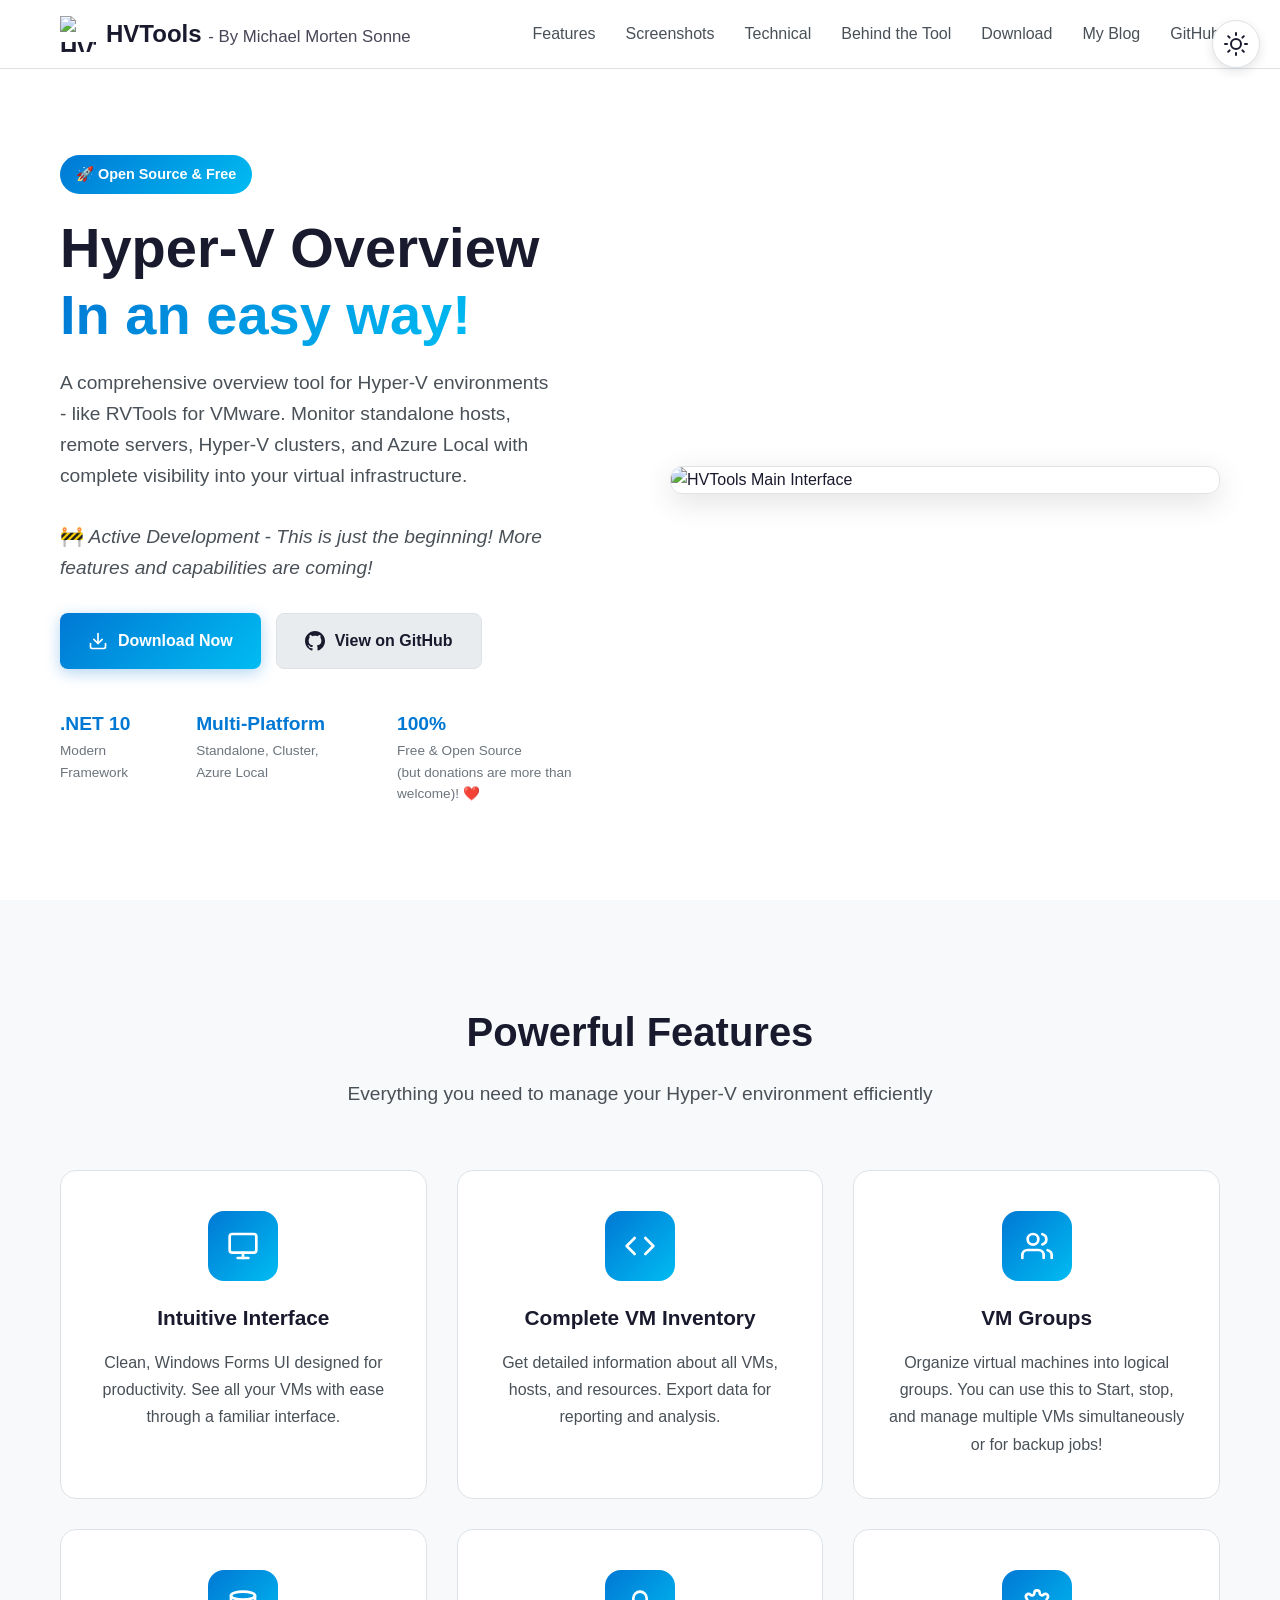
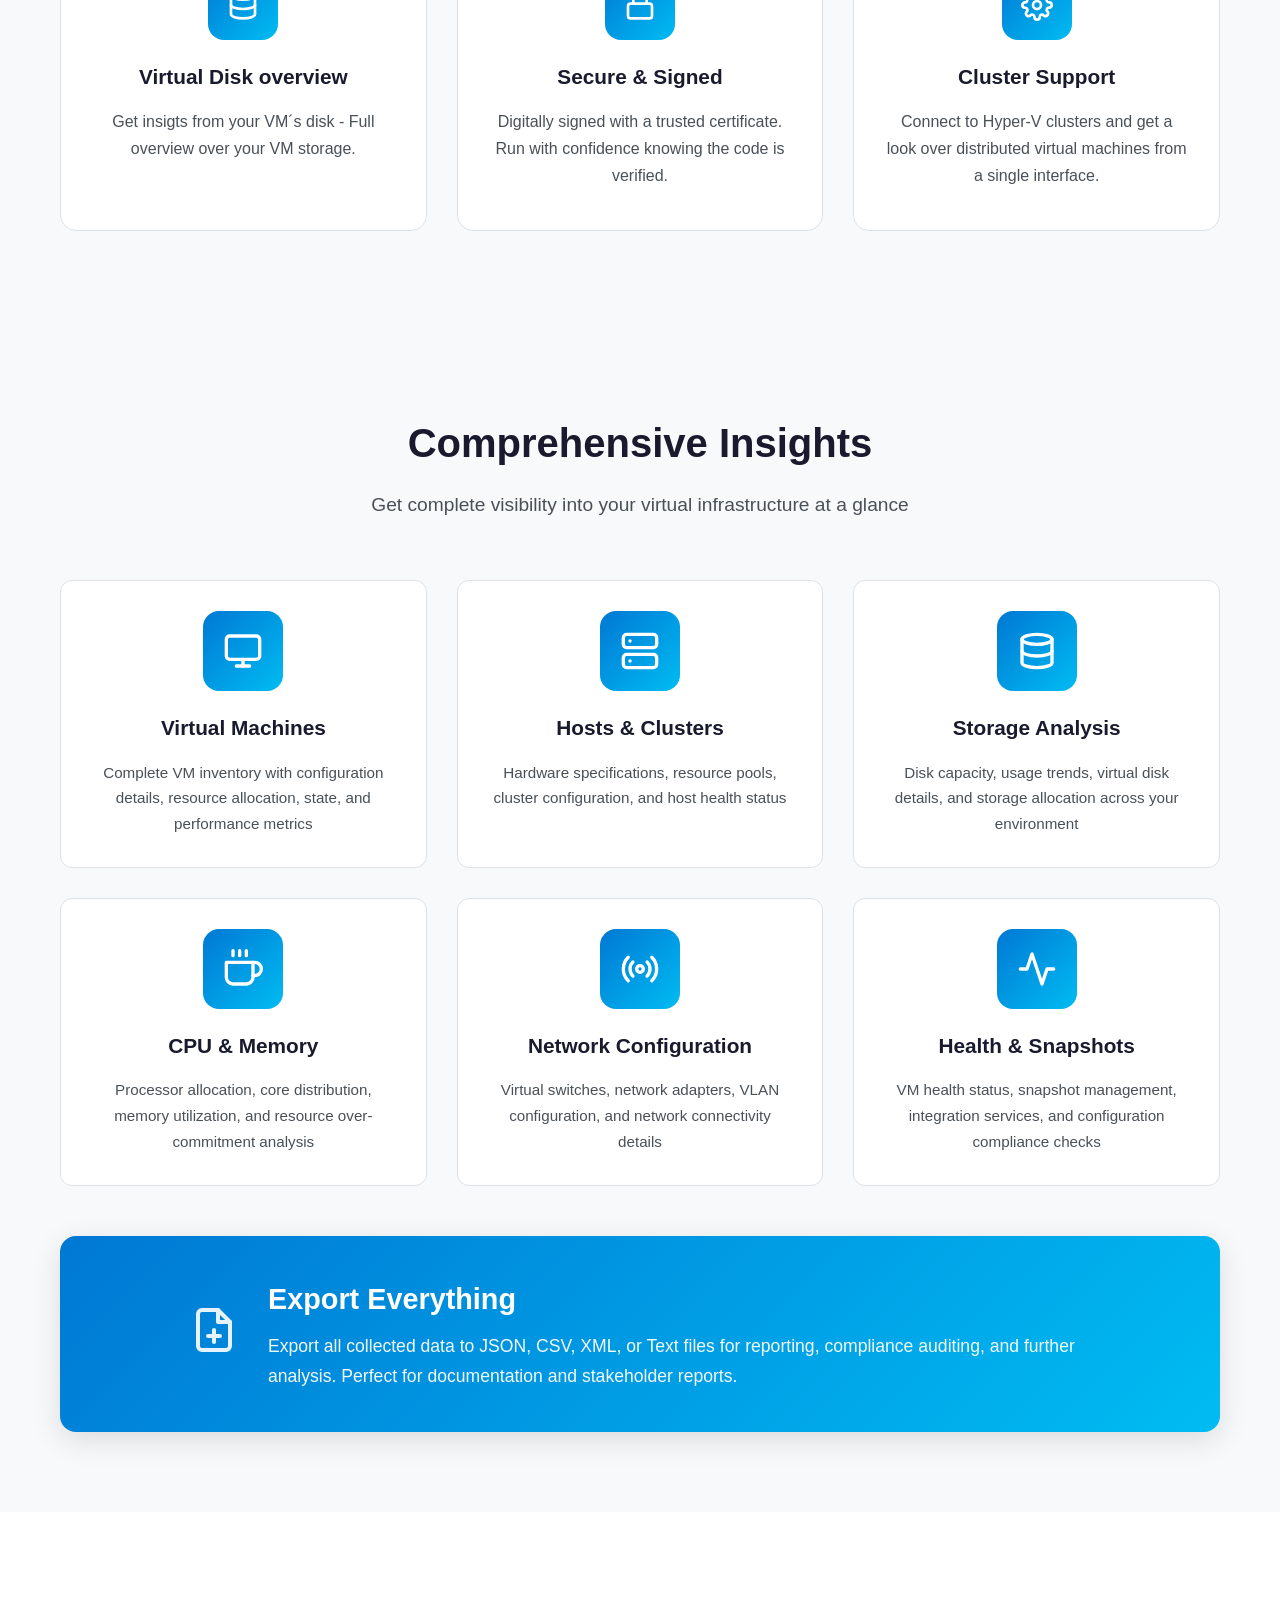
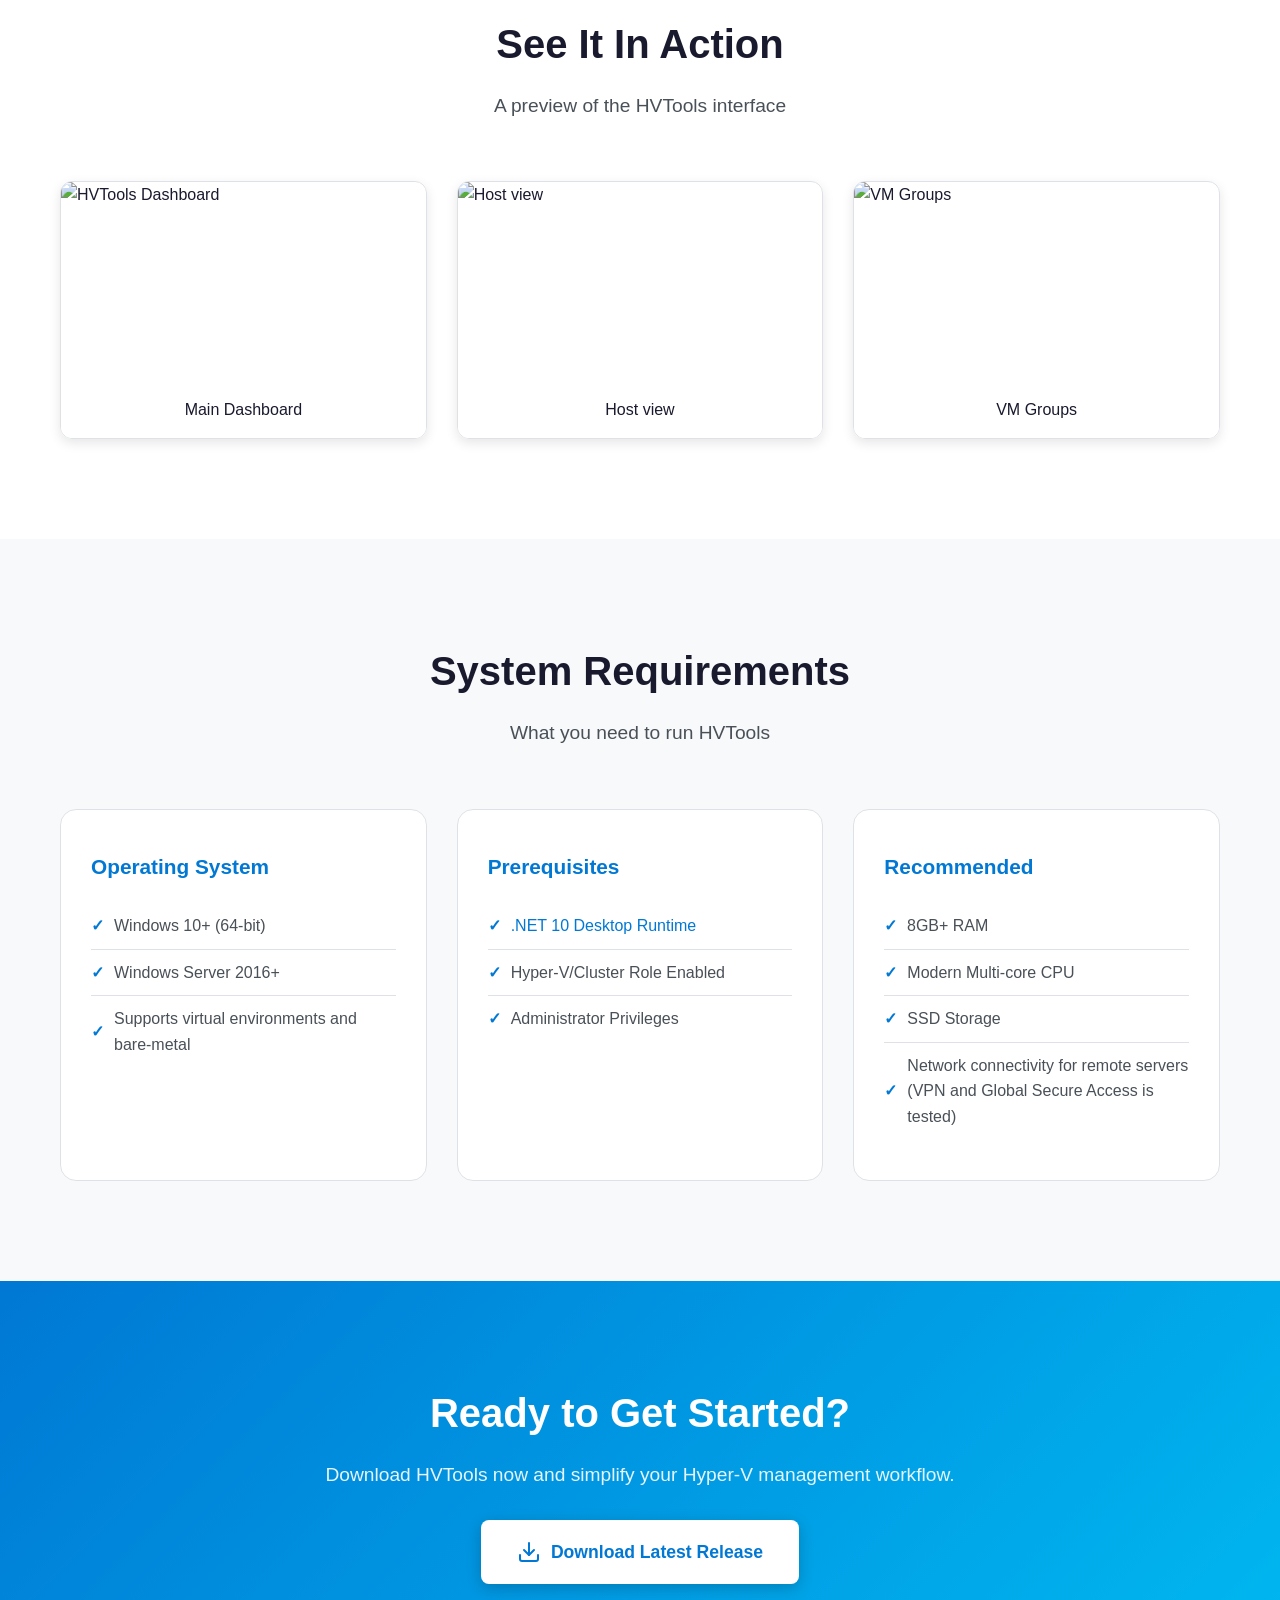
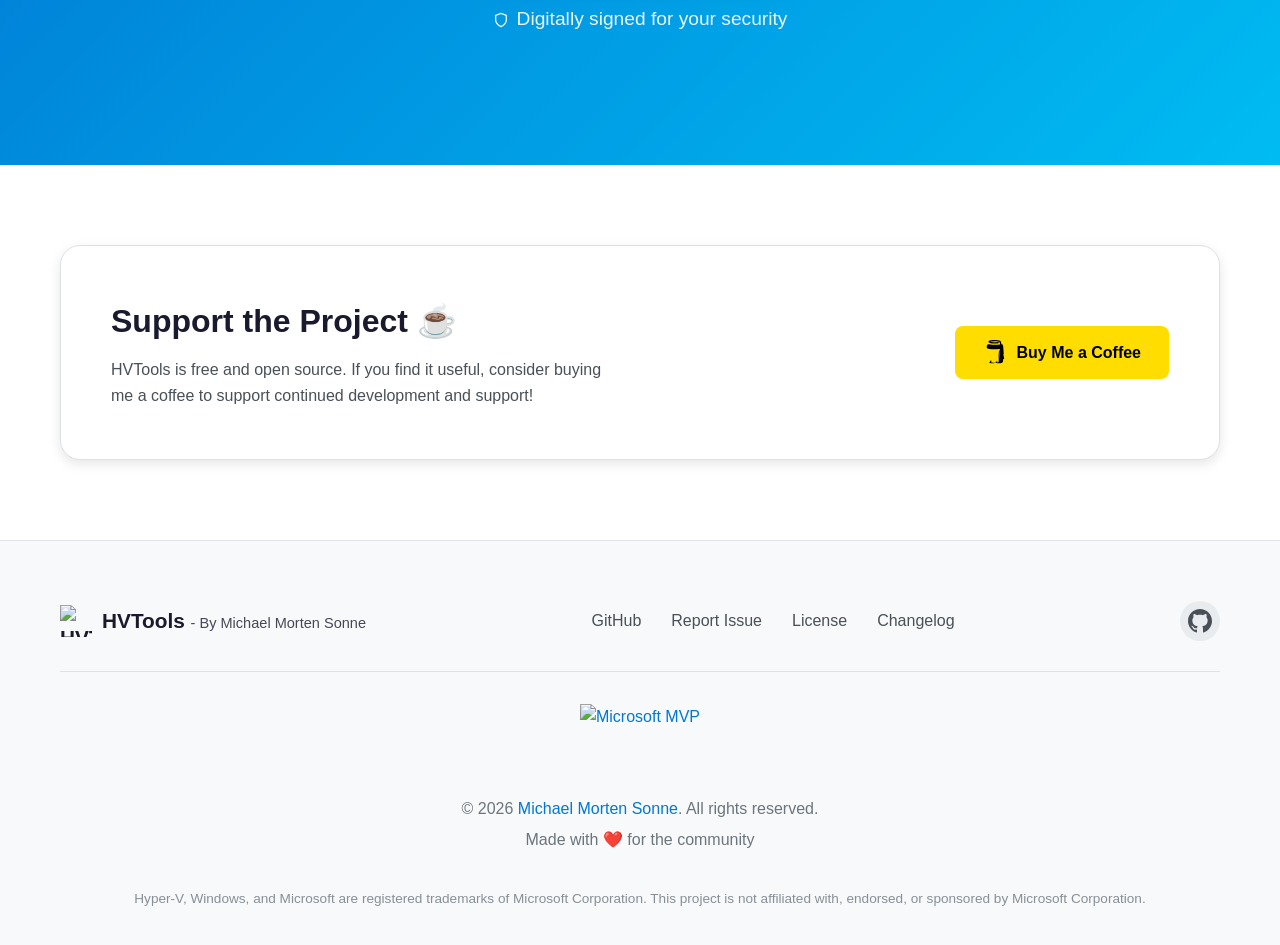
==== landingpage/index.html @ 759e4713 "Update text size" ====
<!DOCTYPE html>
<html lang="en">
<head>
    <meta charset="UTF-8">
    <meta name="viewport" content="width=device-width, initial-scale=1.0">
    <meta name="description" content="HVTools - A powerful and intuitive Hyper-V overview tool for Windows. Simplify your virtual machine operations.">
    <meta name="keywords" content="Hyper-V, VM, Virtual Machine, Windows, Management, HVTools">
    <meta name="author" content="Michael Morten Sonne">
    <meta name="theme-color" content="#0078d4">
    
    <!-- Open Graph -->
    <meta property="og:title" content="HVTools - Hyper-V overview - Easy Overview">
    <meta property="og:description" content="A powerful and intuitive Hyper-V overview tool for Windows.">
    <meta property="og:type" content="website">
    <meta property="og:url" content="https://hvtools.app">
    <meta property="og:image" content="assets/images/og-image.png">
    
    <title>HVTools - Hyper-V overview - Easy Overview</title>
    
    <link rel="icon" href="assets/images/favicon.ico" type="image/x-icon">
    <link rel="stylesheet" href="assets/css/style.css">
</head>
<body>
    <!-- Theme Toggle -->
    <button class="theme-toggle" id="themeToggle" aria-label="Toggle dark mode">
        <svg class="sun-icon" xmlns="http://www.w3.org/2000/svg" width="24" height="24" viewBox="0 0 24 24" fill="none" stroke="currentColor" stroke-width="2" stroke-linecap="round" stroke-linejoin="round">
            <circle cx="12" cy="12" r="5"></circle>
            <line x1="12" y1="1" x2="12" y2="3"></line>
            <line x1="12" y1="21" x2="12" y2="23"></line>
            <line x1="4.22" y1="4.22" x2="5.64" y2="5.64"></line>
            <line x1="18.36" y1="18.36" x2="19.78" y2="19.78"></line>
            <line x1="1" y1="12" x2="3" y2="12"></line>
            <line x1="21" y1="12" x2="23" y2="12"></line>
            <line x1="4.22" y1="19.78" x2="5.64" y2="18.36"></line>
            <line x1="18.36" y1="5.64" x2="19.78" y2="4.22"></line>
        </svg>
        <svg class="moon-icon" xmlns="http://www.w3.org/2000/svg" width="24" height="24" viewBox="0 0 24 24" fill="none" stroke="currentColor" stroke-width="2" stroke-linecap="round" stroke-linejoin="round">
            <path d="M21 12.79A9 9 0 1 1 11.21 3 7 7 0 0 0 21 12.79z"></path>
        </svg>
    </button>

    <!-- Navigation -->
    <nav class="navbar">
        <div class="nav-container">
            <a href="#" class="nav-logo">
                <img src="assets/images/logo.png" alt="HVTools Logo" class="logo-img">
                <span>HVTools <small class="brand-author">- By Michael Morten Sonne</small></span>
            </a>
            <ul class="nav-menu">
                <li><a href="#features">Features</a></li>
                <li><a href="#screenshots">Screenshots</a></li>
                <li><a href="technical.html">Technical</a></li>
                <li><a href="behind-the-tool.html">Behind the Tool</a></li>
                <li><a href="#download">Download</a></li>
                <li><a href="https://blog.sonnes.cloud" target="_blank" rel="noopener">My Blog</a></li>
                <li><a href="https://github.com/michaelmsonne/HVTools" target="_blank" rel="noopener">GitHub</a></li>
            </ul>
            <button class="nav-toggle" id="navToggle" aria-label="Toggle navigation">
                <span></span>
                <span></span>
                <span></span>
            </button>
        </div>
    </nav>

    <!-- Hero Section -->
    <header class="hero">
        <div class="hero-content">
            <div class="hero-badge">🚀 Open Source & Free</div>
            <h1>Hyper-V Overview<br><span class="gradient-text">In an easy way!</span></h1>
            <p class="hero-description">
                A comprehensive overview tool for Hyper-V environments - like RVTools for VMware. 
                Monitor standalone hosts, remote servers, Hyper-V clusters, and Azure Local with complete visibility into your virtual infrastructure.
                <br><br>
                🚧<em> Active Development - This is just the beginning! More features and capabilities are coming!</em>
            </p>
            <div class="hero-buttons">
                <a href="https://github.com/michaelmsonne/HVTools/releases/latest" class="btn btn-primary" target="_blank" rel="noopener">
                    <svg xmlns="http://www.w3.org/2000/svg" width="20" height="20" viewBox="0 0 24 24" fill="none" stroke="currentColor" stroke-width="2" stroke-linecap="round" stroke-linejoin="round">
                        <path d="M21 15v4a2 2 0 0 1-2 2H5a2 2 0 0 1-2-2v-4"></path>
                        <polyline points="7 10 12 15 17 10"></polyline>
                        <line x1="12" y1="15" x2="12" y2="3"></line>
                    </svg>
                    Download Now
                </a>
                <a href="https://github.com/michaelmsonne/HVTools" class="btn btn-secondary" target="_blank" rel="noopener">
                    <svg xmlns="http://www.w3.org/2000/svg" width="20" height="20" viewBox="0 0 24 24" fill="currentColor">
                        <path d="M12 0c-6.626 0-12 5.373-12 12 0 5.302 3.438 9.8 8.207 11.387.599.111.793-.261.793-.577v-2.234c-3.338.726-4.033-1.416-4.033-1.416-.546-1.387-1.333-1.756-1.333-1.756-1.089-.745.083-.729.083-.729 1.205.084 1.839 1.237 1.839 1.237 1.07 1.834 2.807 1.304 3.492.997.107-.775.418-1.305.762-1.604-2.665-.305-5.467-1.334-5.467-5.931 0-1.311.469-2.381 1.236-3.221-.124-.303-.535-1.524.117-3.176 0 0 1.008-.322 3.301 1.23.957-.266 1.983-.399 3.003-.404 1.02.005 2.047.138 3.006.404 2.291-1.552 3.297-1.23 3.297-1.23.653 1.653.242 2.874.118 3.176.77.84 1.235 1.911 1.235 3.221 0 4.609-2.807 5.624-5.479 5.921.43.372.823 1.102.823 2.222v3.293c0 .319.192.694.801.576 4.765-1.589 8.199-6.086 8.199-11.386 0-6.627-5.373-12-12-12z"/>
                    </svg>
                    View on GitHub
                </a>
            </div>
            <div class="hero-stats">
                <div class="stat">
                    <span class="stat-value">.NET 10</span>
                    <span class="stat-label">Modern Framework</span>
                </div>
                <div class="stat">
                    <span class="stat-value">Multi-Platform</span>
                    <span class="stat-label">Standalone, Cluster, Azure Local</span>
                </div>
                <div class="stat">
                    <span class="stat-value">100%</span>
                    <span class="stat-label">Free & Open Source<br>(but donations are more than welcome)! ❤️</span>
                </div>
            </div>
        </div>
        <div class="hero-image">
            <div class="hero-image-wrapper">
                <img src="assets/images/screenshot-dashboard.png" alt="HVTools Main Interface" class="clickable-image" loading="lazy">
            </div>
        </div>
    </header>

    <!-- Features Section -->
    <section id="features" class="features">
        <div class="container">
            <div class="section-header">
                <h2>Powerful Features</h2>
                <p>Everything you need to manage your Hyper-V environment efficiently</p>
            </div>
            <div class="features-grid">
                <div class="feature-card">
                    <div class="feature-icon">
                        <svg xmlns="http://www.w3.org/2000/svg" width="32" height="32" viewBox="0 0 24 24" fill="none" stroke="currentColor" stroke-width="2" stroke-linecap="round" stroke-linejoin="round">
                            <rect x="2" y="3" width="20" height="14" rx="2" ry="2"></rect>
                            <line x1="8" y1="21" x2="16" y2="21"></line>
                            <line x1="12" y1="17" x2="12" y2="21"></line>
                        </svg>
                    </div>
                    <h3>Intuitive Interface</h3>
                    <p>Clean, Windows Forms UI designed for productivity. See all your VMs with ease through a familiar interface.</p>
                </div>
                <div class="feature-card">
                    <div class="feature-icon">
                        <svg xmlns="http://www.w3.org/2000/svg" width="32" height="32" viewBox="0 0 24 24" fill="none" stroke="currentColor" stroke-width="2" stroke-linecap="round" stroke-linejoin="round">
                            <polyline points="16 18 22 12 16 6"></polyline>
                            <polyline points="8 6 2 12 8 18"></polyline>
                        </svg>
                    </div>
                    <h3>Complete VM Inventory</h3>
                    <p>Get detailed information about all VMs, hosts, and resources. Export data for reporting and analysis.</p>
                </div>
                <div class="feature-card">
                    <div class="feature-icon">
                        <svg xmlns="http://www.w3.org/2000/svg" width="32" height="32" viewBox="0 0 24 24" fill="none" stroke="currentColor" stroke-width="2" stroke-linecap="round" stroke-linejoin="round">
                            <path d="M17 21v-2a4 4 0 0 0-4-4H5a4 4 0 0 0-4 4v2"></path>
                            <circle cx="9" cy="7" r="4"></circle>
                            <path d="M23 21v-2a4 4 0 0 0-3-3.87"></path>
                            <path d="M16 3.13a4 4 0 0 1 0 7.75"></path>
                        </svg>
                    </div>
                    <h3>VM Groups</h3>
                    <p>Organize virtual machines into logical groups. You can use this to Start, stop, and manage multiple VMs simultaneously or for backup jobs!</p>
                </div>
                <div class="feature-card">
                    <div class="feature-icon">
                        <svg xmlns="http://www.w3.org/2000/svg" width="32" height="32" viewBox="0 0 24 24" fill="none" stroke="currentColor" stroke-width="2" stroke-linecap="round" stroke-linejoin="round">
                            <ellipse cx="12" cy="5" rx="9" ry="3"></ellipse>
                            <path d="M21 12c0 1.66-4 3-9 3s-9-1.34-9-3"></path>
                            <path d="M3 5v14c0 1.66 4 3 9 3s9-1.34 9-3V5"></path>
                        </svg>
                    </div>
                    <h3>Virtual Disk overview</h3>
                    <p>Get insigts from your VM´s disk - Full overview over your VM storage.</p>
                </div>
                <div class="feature-card">
                    <div class="feature-icon">
                        <svg xmlns="http://www.w3.org/2000/svg" width="32" height="32" viewBox="0 0 24 24" fill="none" stroke="currentColor" stroke-width="2" stroke-linecap="round" stroke-linejoin="round">
                            <rect x="3" y="11" width="18" height="11" rx="2" ry="2"></rect>
                            <path d="M7 11V7a5 5 0 0 1 10 0v4"></path>
                        </svg>
                    </div>
                    <h3>Secure & Signed</h3>
                    <p>Digitally signed with a trusted certificate. Run with confidence knowing the code is verified.</p>
                </div>
                <div class="feature-card">
                    <div class="feature-icon">
                        <svg xmlns="http://www.w3.org/2000/svg" width="32" height="32" viewBox="0 0 24 24" fill="none" stroke="currentColor" stroke-width="2" stroke-linecap="round" stroke-linejoin="round">
                            <circle cx="12" cy="12" r="3"></circle>
                            <path d="M19.4 15a1.65 1.65 0 0 0 .33 1.82l.06.06a2 2 0 0 1 0 2.83 2 2 0 0 1-2.83 0l-.06-.06a1.65 1.65 0 0 0-1.82-.33 1.65 1.65 0 0 0-1 1.51V21a2 2 0 0 1-2 2 2 2 0 0 1-2-2v-.09A1.65 1.65 0 0 0 9 19.4a1.65 1.65 0 0 0-1.82.33l-.06.06a2 2 0 0 1-2.83 0 2 2 0 0 1 0-2.83l.06-.06a1.65 1.65 0 0 0 .33-1.82 1.65 1.65 0 0 0-1.51-1H3a2 2 0 0 1-2-2 2 2 0 0 1 2-2h.09A1.65 1.65 0 0 0 4.6 9a1.65 1.65 0 0 0-.33-1.82l-.06-.06a2 2 0 0 1 0-2.83 2 2 0 0 1 2.83 0l.06.06a1.65 1.65 0 0 0 1.82.33H9a1.65 1.65 0 0 0 1-1.51V3a2 2 0 0 1 2-2 2 2 0 0 1 2 2v.09a1.65 1.65 0 0 0 1 1.51 1.65 1.65 0 0 0 1.82-.33l.06-.06a2 2 0 0 1 2.83 0 2 2 0 0 1 0 2.83l-.06.06a1.65 1.65 0 0 0-.33 1.82V9a1.65 1.65 0 0 0 1.51 1H21a2 2 0 0 1 2 2 2 2 0 0 1-2 2h-.09a1.65 1.65 0 0 0-1.51 1z"></path>
                        </svg>
                    </div>
                    <h3>Cluster Support</h3>
                    <p>Connect to Hyper-V clusters and get a look over distributed virtual machines from a single interface.</p>
                </div>
            </div>
        </div>
    </section>

    <!-- Data Insights Section -->
    <section class="data-insights">
        <div class="container">
            <div class="section-header">
                <h2>Comprehensive Insights</h2>
                <p>Get complete visibility into your virtual infrastructure at a glance</p>
            </div>
            <div class="insights-grid">
                <div class="insight-card">
                    <div class="insight-icon">
                        <svg xmlns="http://www.w3.org/2000/svg" width="40" height="40" viewBox="0 0 24 24" fill="none" stroke="currentColor" stroke-width="2" stroke-linecap="round" stroke-linejoin="round">
                            <rect x="2" y="3" width="20" height="14" rx="2" ry="2"></rect>
                            <line x1="8" y1="21" x2="16" y2="21"></line>
                            <line x1="12" y1="17" x2="12" y2="21"></line>
                        </svg>
                    </div>
                    <h3>Virtual Machines</h3>
                    <p>Complete VM inventory with configuration details, resource allocation, state, and performance metrics</p>
                </div>
                <div class="insight-card">
                    <div class="insight-icon">
                        <svg xmlns="http://www.w3.org/2000/svg" width="40" height="40" viewBox="0 0 24 24" fill="none" stroke="currentColor" stroke-width="2" stroke-linecap="round" stroke-linejoin="round">
                            <rect x="2" y="2" width="20" height="8" rx="2" ry="2"></rect>
                            <rect x="2" y="14" width="20" height="8" rx="2" ry="2"></rect>
                            <line x1="6" y1="6" x2="6.01" y2="6"></line>
                            <line x1="6" y1="18" x2="6.01" y2="18"></line>
                        </svg>
                    </div>
                    <h3>Hosts & Clusters</h3>
                    <p>Hardware specifications, resource pools, cluster configuration, and host health status</p>
                </div>
                <div class="insight-card">
                    <div class="insight-icon">
                        <svg xmlns="http://www.w3.org/2000/svg" width="40" height="40" viewBox="0 0 24 24" fill="none" stroke="currentColor" stroke-width="2" stroke-linecap="round" stroke-linejoin="round">
                            <ellipse cx="12" cy="5" rx="9" ry="3"></ellipse>
                            <path d="M21 12c0 1.66-4 3-9 3s-9-1.34-9-3"></path>
                            <path d="M3 5v14c0 1.66 4 3 9 3s9-1.34 9-3V5"></path>
                        </svg>
                    </div>
                    <h3>Storage Analysis</h3>
                    <p>Disk capacity, usage trends, virtual disk details, and storage allocation across your environment</p>
                </div>
                <div class="insight-card">
                    <div class="insight-icon">
                        <svg xmlns="http://www.w3.org/2000/svg" width="40" height="40" viewBox="0 0 24 24" fill="none" stroke="currentColor" stroke-width="2" stroke-linecap="round" stroke-linejoin="round">
                            <path d="M18 8h1a4 4 0 0 1 0 8h-1"></path>
                            <path d="M2 8h16v9a4 4 0 0 1-4 4H6a4 4 0 0 1-4-4V8z"></path>
                            <line x1="6" y1="1" x2="6" y2="4"></line>
                            <line x1="10" y1="1" x2="10" y2="4"></line>
                            <line x1="14" y1="1" x2="14" y2="4"></line>
                        </svg>
                    </div>
                    <h3>CPU & Memory</h3>
                    <p>Processor allocation, core distribution, memory utilization, and resource over-commitment analysis</p>
                </div>
                <div class="insight-card">
                    <div class="insight-icon">
                        <svg xmlns="http://www.w3.org/2000/svg" width="40" height="40" viewBox="0 0 24 24" fill="none" stroke="currentColor" stroke-width="2" stroke-linecap="round" stroke-linejoin="round">
                            <circle cx="12" cy="12" r="2"></circle>
                            <path d="M16.24 7.76a6 6 0 0 1 0 8.49m-8.48-.01a6 6 0 0 1 0-8.49m11.31-2.82a10 10 0 0 1 0 14.14m-14.14 0a10 10 0 0 1 0-14.14"></path>
                        </svg>
                    </div>
                    <h3>Network Configuration</h3>
                    <p>Virtual switches, network adapters, VLAN configuration, and network connectivity details</p>
                </div>
                <div class="insight-card">
                    <div class="insight-icon">
                        <svg xmlns="http://www.w3.org/2000/svg" width="40" height="40" viewBox="0 0 24 24" fill="none" stroke="currentColor" stroke-width="2" stroke-linecap="round" stroke-linejoin="round">
                            <polyline points="22 12 18 12 15 21 9 3 6 12 2 12"></polyline>
                        </svg>
                    </div>
                    <h3>Health & Snapshots</h3>
                    <p>VM health status, snapshot management, integration services, and configuration compliance checks</p>
                </div>
            </div>
            <div class="export-info">
                <div class="export-content">
                    <div class="export-icon">
                        <svg xmlns="http://www.w3.org/2000/svg" width="48" height="48" viewBox="0 0 24 24" fill="none" stroke="currentColor" stroke-width="2" stroke-linecap="round" stroke-linejoin="round">
                            <path d="M14 2H6a2 2 0 0 0-2 2v16a2 2 0 0 0 2 2h12a2 2 0 0 0 2-2V8z"></path>
                            <polyline points="14 2 14 8 20 8"></polyline>
                            <line x1="12" y1="18" x2="12" y2="12"></line>
                            <line x1="9" y1="15" x2="15" y2="15"></line>
                        </svg>
                    </div>
                    <div class="export-text">
                        <h3>Export Everything</h3>
                        <p>Export all collected data to JSON, CSV, XML, or Text files for reporting, compliance auditing, and further analysis. Perfect for documentation and stakeholder reports.</p>
                    </div>
                </div>
            </div>
        </div>
    </section>

    <!-- Screenshots Section -->
    <section id="screenshots" class="screenshots">
        <div class="container">
            <div class="section-header">
                <h2>See It In Action</h2>
                <p>A preview of the HVTools interface</p>
            </div>
            <div class="screenshots-gallery">
                <div class="screenshot-item">
                    <img src="assets/images/screenshot-dashboard.png" alt="HVTools Dashboard" class="clickable-image" loading="lazy">
                    <span class="screenshot-caption">Main Dashboard</span>
                </div>
                <div class="screenshot-item">
                    <img src="assets/images/screenshot-host-view.png" alt="Host view" class="clickable-image" loading="lazy">
                    <span class="screenshot-caption">Host view</span>
                </div>
                <div class="screenshot-item">
                    <img src="assets/images/screenshot-vm-groups.png" alt="VM Groups" class="clickable-image" loading="lazy">
                    <span class="screenshot-caption">VM Groups</span>
                </div>
            </div>
        </div>
    </section>

    <!-- Requirements Section -->
    <section id="requirements" class="requirements">
        <div class="container">
            <div class="section-header">
                <h2>System Requirements</h2>
                <p>What you need to run HVTools</p>
            </div>
            <div class="requirements-grid">
                <div class="requirement-card">
                    <h3>Operating System</h3>
                    <ul>
                        <li>Windows 10+ (64-bit)</li>
                        <li>Windows Server 2016+</li>
                        <li>Supports virtual environments and bare-metal</li>
                    </ul>
                </div>
                <div class="requirement-card">
                    <h3>Prerequisites</h3>
                    <ul>
                        <li><a href="https://dotnet.microsoft.com/en-us/download/dotnet/thank-you/runtime-desktop-10.0.2-windows-x64-installer?cid=getdotnetcore" target="_blank" rel="noopener">.NET 10 Desktop Runtime</a></li>
                        <li>Hyper-V/Cluster Role Enabled</li>
                        <li>Administrator Privileges</li>
                    </ul>
                </div>
                <div class="requirement-card">
                    <h3>Recommended</h3>
                    <ul>
                        <li>8GB+ RAM</li>
                        <li>Modern Multi-core CPU</li>
                        <li>SSD Storage</li>
                        <li>Network connectivity for remote servers (VPN and Global Secure Access is tested)</li>
                    </ul>
                </div>
            </div>
        </div>
    </section>

    <!-- Download Section -->
    <section id="download" class="download">
        <div class="container">
            <div class="download-content">
                <h2>Ready to Get Started?</h2>
                <p>Download HVTools now and simplify your Hyper-V management workflow.</p>
                <div class="download-buttons">
                    <a href="https://github.com/michaelmsonne/HVTools/releases/latest" class="btn btn-primary btn-large" target="_blank" rel="noopener">
                        <svg xmlns="http://www.w3.org/2000/svg" width="24" height="24" viewBox="0 0 24 24" fill="none" stroke="currentColor" stroke-width="2" stroke-linecap="round" stroke-linejoin="round">
                            <path d="M21 15v4a2 2 0 0 1-2 2H5a2 2 0 0 1-2-2v-4"></path>
                            <polyline points="7 10 12 15 17 10"></polyline>
                            <line x1="12" y1="15" x2="12" y2="3"></line>
                        </svg>
                        Download Latest Release
                    </a>
                </div>
                <p class="download-note">
                    <svg xmlns="http://www.w3.org/2000/svg" width="16" height="16" viewBox="0 0 24 24" fill="none" stroke="currentColor" stroke-width="2" stroke-linecap="round" stroke-linejoin="round">
                        <path d="M12 22s8-4 8-10V5l-8-3-8 3v7c0 6 8 10 8 10z"></path>
                    </svg>
                    Digitally signed for your security
                </p>
            </div>
        </div>
    </section>

    <!-- Support Section -->
    <section class="support">
        <div class="container">
            <div class="support-content">
                <div class="support-text">
                    <h2>Support the Project ☕</h2>
                    <p>HVTools is free and open source. If you find it useful, consider buying me a coffee to support continued development and support!</p>
                </div>
                <a href="https://www.buymeacoffee.com/sonnes" class="btn btn-coffee" target="_blank" rel="noopener">
                    <svg xmlns="http://www.w3.org/2000/svg" width="24" height="24" viewBox="0 0 24 24" fill="currentColor">
                        <path d="M20.216 6.415l-.132-.666c-.119-.598-.388-1.163-1.001-1.379-.197-.069-.42-.098-.57-.241-.152-.143-.196-.366-.231-.572-.065-.378-.125-.756-.192-1.133-.057-.325-.102-.69-.25-.987-.195-.4-.597-.634-.996-.788a5.723 5.723 0 00-.626-.194c-1-.263-2.05-.36-3.077-.416a25.834 25.834 0 00-3.7.062c-.915.083-1.88.184-2.75.5-.318.116-.646.256-.888.501-.297.302-.393.77-.177 1.146.154.267.415.456.692.58.36.162.737.284 1.123.366 1.075.238 2.189.331 3.287.37 1.218.05 2.437.01 3.65-.118.299-.033.598-.073.896-.119.352-.054.578-.513.474-.834-.124-.383-.457-.531-.834-.473-.466.074-.96.108-1.382.146-1.177.08-2.358.082-3.536.006a22.228 22.228 0 01-1.157-.107c-.086-.01-.18-.025-.258-.036-.243-.036-.484-.08-.724-.13-.111-.027-.111-.185 0-.212h.005c.277-.06.557-.108.838-.147h.002c.131-.009.263-.032.394-.048a25.076 25.076 0 013.426-.12c.674.019 1.347.067 2.017.144l.228.031c.267.04.533.088.798.145.392.085.895.113 1.07.542.055.137.08.288.111.431l.319 1.484a.237.237 0 01-.199.284h-.003c-.037.006-.075.01-.112.015a36.704 36.704 0 01-4.743.295 37.059 37.059 0 01-4.699-.304c-.14-.017-.293-.042-.417-.06-.326-.048-.649-.108-.973-.161-.393-.065-.768-.032-1.123.161-.29.16-.527.404-.675.701-.154.316-.199.66-.267 1-.069.34-.176.707-.135 1.056.087.753.613 1.365 1.37 1.502a39.69 39.69 0 0011.343.376.483.483 0 01.535.53l-.071.697-1.018 9.907c-.041.41-.047.832-.125 1.237-.122.637-.553 1.028-1.182 1.171-.577.131-1.165.185-1.756.205-.656.023-1.313-.001-1.969-.039a16.423 16.423 0 01-1.904-.191 6.99 6.99 0 01-.49-.098c-.333-.074-.367-.129-.267-.465.038-.128.082-.256.12-.384l.116-.377a.519.519 0 00-.364-.634c-.386-.11-.767.086-.897.461l-.026.084-.319 1.03a.535.535 0 01-.374.353c-.156.044-.304.074-.465.113a.107.107 0 00-.081.101.11.11 0 00.088.106c.154.04.3.101.463.136.37.08.746.14 1.122.182 1.052.117 2.112.15 3.168.112.613-.021 1.226-.063 1.83-.16.89-.145 1.655-.559 2.09-1.374.251-.47.334-1 .395-1.52l.143-1.391.702-6.836.046-.454.041-.402c.008-.068.015-.135.022-.202l.017-.163.003-.032a.337.337 0 01.335-.3c.203 0 .368.165.368.369v.011c-.001.008-.001.015-.002.022l-.004.03c-.02.137-.036.273-.057.41l-.081.519c-.074.477-.149.952-.223 1.429l-.248 1.576c-.129.83-.258 1.659-.391 2.489l-.138.84c-.079.471-.156.943-.238 1.414l-.076.433c-.039.226-.082.451-.123.676l-.046.25-.001.007c-.025.127-.061.292-.119.409-.177.354-.426.527-.837.47a10.08 10.08 0 01-.672-.148l-.164-.042a.466.466 0 00-.586.3c-.117.346.041.71.379.867.146.067.303.125.458.178.422.143.86.222 1.298.285.52.076 1.04.111 1.562.109.636-.004 1.267-.074 1.883-.224.564-.139 1.04-.422 1.344-.933.214-.358.329-.764.387-1.172.068-.493.1-1.003.088-1.5a.481.481 0 01.407-.502c.185-.027.379-.039.52-.188a.49.49 0 00.134-.41l-.011-.089-.247-1.146-.316-1.469c-.067-.31-.127-.622-.198-.931l-.046-.202a.482.482 0 01.41-.59z"/>
                    </svg>
                    Buy Me a Coffee
                </a>
            </div>
        </div>
    </section>

    <!-- Footer -->
    <footer class="footer">
        <div class="container">
            <div class="footer-content">
                <div class="footer-brand">
                    <img src="assets/images/logo.png" alt="HVTools Logo" class="footer-logo">
                    <span>HVTools <small class="brand-author">- By Michael Morten Sonne</small></span>
                </div>
                <div class="footer-links">
                    <a href="https://github.com/michaelmsonne/HVTools" target="_blank" rel="noopener">GitHub</a>
                    <a href="https://github.com/michaelmsonne/HVTools/issues" target="_blank" rel="noopener">Report Issue</a>
                    <a href="https://github.com/michaelmsonne/HVTools/blob/main/LICENSE.md" target="_blank" rel="noopener">License</a>
                    <a href="https://github.com/michaelmsonne/HVTools/blob/main/CHANGELOG.md" target="_blank" rel="noopener">Changelog</a>
                </div>
                <div class="footer-social">
                    <a href="https://github.com/michaelmsonne" target="_blank" rel="noopener" aria-label="GitHub">
                        <svg xmlns="http://www.w3.org/2000/svg" width="24" height="24" viewBox="0 0 24 24" fill="currentColor">
                            <path d="M12 0c-6.626 0-12 5.373-12 12 0 5.302 3.438 9.8 8.207 11.387.599.111.793-.261.793-.577v-2.234c-3.338.726-4.033-1.416-4.033-1.416-.546-1.387-1.333-1.756-1.333-1.756-1.089-.745.083-.729.083-.729 1.205.084 1.839 1.237 1.839 1.237 1.07 1.834 2.807 1.304 3.492.997.107-.775.418-1.305.762-1.604-2.665-.305-5.467-1.334-5.467-5.931 0-1.311.469-2.381 1.236-3.221-.124-.303-.535-1.524.117-3.176 0 0 1.008-.322 3.301 1.23.957-.266 1.983-.399 3.003-.404 1.02.005 2.047.138 3.006.404 2.291-1.552 3.297-1.23 3.297-1.23.653 1.653.242 2.874.118 3.176.77.84 1.235 1.911 1.235 3.221 0 4.609-2.807 5.624-5.479 5.921.43.372.823 1.102.823 2.222v3.293c0 .319.192.694.801.576 4.765-1.589 8.199-6.086 8.199-11.386 0-6.627-5.373-12-12-12z"/>
                        </svg>
                    </a>
                </div>
            </div>
            <div class="footer-mvp">
                <a href="https://mvp.microsoft.com/en-US/mvp/profile/b6a5bd91-5ebd-4c84-8965-023a95273093?wt.mc_id=MVP_353010" target="_blank" rel="noopener">
                    <img src="assets/images/mvp-badge.png" alt="Microsoft MVP" width="300" height="121" style="max-width: 100%; height: auto;">
                </a>
            </div>
            <div class="footer-bottom">
                <p>&copy; 2026 <a href="https://github.com/michaelmsonne" target="_blank" rel="noopener">Michael Morten Sonne</a>. All rights reserved.</p>
                <p>Made with ❤️ for the community</p><br>
                <p class="trademark-notice">Hyper-V, Windows, and Microsoft are registered trademarks of Microsoft Corporation. This project is not affiliated with, endorsed, or sponsored by Microsoft Corporation.</p>
            </div>
        </div>
    </footer>

    <!-- Image Modal -->
    <div id="imageModal" class="image-modal">
        <span class="modal-close">&times;</span>
        <img class="modal-content" id="modalImage" alt="Screenshot">
        <div class="modal-caption" id="modalCaption"></div>
    </div>

    <script src="assets/js/main.js"></script>
    <script data-name="BMC-Widget" data-cfasync="false" src="https://cdnjs.buymeacoffee.com/1.0.0/widget.prod.min.js" data-id="sonnes" data-description="Support me on Buy me a coffee!" data-message="Your support helps keep my tools and development going strong! Every contribution, no matter the size, fuels new features, bug fixes, and improvements ❤️" data-color="#5F7FFF" data-position="Right" data-x_margin="18" data-y_margin="18"></script>
</body>
</html>
---- landingpage/assets/css/style.css ----
/* ===== CSS Variables for Light/Dark Theme ===== */
:root {
    /* Light Theme (Default) */
    --bg-primary: #ffffff;
    --bg-secondary: #f8f9fa;
    --bg-tertiary: #e9ecef;
    --text-primary: #1a1a2e;
    --text-secondary: #495057;
    --text-muted: #6c757d;
    --accent-primary: #0078d4;
    --accent-secondary: #00bcf2;
    --accent-gradient: linear-gradient(135deg, #0078d4 0%, #00bcf2 100%);
    --border-color: #dee2e6;
    --shadow-sm: 0 2px 4px rgba(0, 0, 0, 0.05);
    --shadow-md: 0 4px 12px rgba(0, 0, 0, 0.1);
    --shadow-lg: 0 8px 30px rgba(0, 0, 0, 0.12);
    --card-bg: #ffffff;
    --code-bg: #f4f4f4;
    --navbar-bg: rgba(255, 255, 255, 0.95);
    --coffee-color: #ffdd00;
    --coffee-text: #000000;
}

[data-theme="dark"] {
    /* Dark Theme */
    --bg-primary: #0d1117;
    --bg-secondary: #161b22;
    --bg-tertiary: #21262d;
    --text-primary: #f0f6fc;
    --text-secondary: #c9d1d9;
    --text-muted: #8b949e;
    --accent-primary: #58a6ff;
    --accent-secondary: #79c0ff;
    --accent-gradient: linear-gradient(135deg, #58a6ff 0%, #79c0ff 100%);
    --border-color: #30363d;
    --shadow-sm: 0 2px 4px rgba(0, 0, 0, 0.3);
    --shadow-md: 0 4px 12px rgba(0, 0, 0, 0.4);
    --shadow-lg: 0 8px 30px rgba(0, 0, 0, 0.5);
    --card-bg: #161b22;
    --code-bg: #21262d;
    --navbar-bg: rgba(13, 17, 23, 0.95);
    --coffee-color: #ffdd00;
    --coffee-text: #000000;
}

/* ===== Reset & Base Styles ===== */
*, *::before, *::after {
    margin: 0;
    padding: 0;
    box-sizing: border-box;
}

html {
    scroll-behavior: smooth;
}

body {
    font-family: 'Segoe UI', -apple-system, BlinkMacSystemFont, 'Roboto', 'Oxygen', 'Ubuntu', sans-serif;
    line-height: 1.6;
    color: var(--text-primary);
    background-color: var(--bg-primary);
    transition: background-color 0.3s ease, color 0.3s ease;
}

a {
    color: var(--accent-primary);
    text-decoration: none;
    transition: color 0.2s ease;
}

a:hover {
    color: var(--accent-secondary);
}

img {
    max-width: 100%;
    height: auto;
}

.container {
    max-width: 1200px;
    margin: 0 auto;
    padding: 0 20px;
}

/* ===== Theme Toggle Button ===== */
.theme-toggle {
    position: fixed;
    top: 20px;
    right: 20px;
    z-index: 1001;
    background: var(--card-bg);
    border: 1px solid var(--border-color);
    border-radius: 50%;
    width: 48px;
    height: 48px;
    cursor: pointer;
    display: flex;
    align-items: center;
    justify-content: center;
    box-shadow: var(--shadow-md);
    transition: all 0.3s ease;
}

.theme-toggle:hover {
    transform: scale(1.1);
    box-shadow: var(--shadow-lg);
}

.theme-toggle svg {
    width: 24px;
    height: 24px;
    color: var(--text-primary);
    transition: transform 0.3s ease;
}

.theme-toggle .sun-icon {
    display: block;
}

.theme-toggle .moon-icon {
    display: none;
}

[data-theme="dark"] .theme-toggle .sun-icon {
    display: none;
}

[data-theme="dark"] .theme-toggle .moon-icon {
    display: block;
}

/* ===== Navigation ===== */
.navbar {
    position: fixed;
    top: 0;
    left: 0;
    right: 0;
    z-index: 1000;
    background: var(--navbar-bg);
    backdrop-filter: blur(10px);
    border-bottom: 1px solid var(--border-color);
    padding: 15px 0;
    transition: all 0.3s ease;
}

.nav-container {
    max-width: 1200px;
    margin: 0 auto;
    padding: 0 20px;
    display: flex;
    justify-content: space-between;
    align-items: center;
}

.nav-logo {
    display: flex;
    align-items: center;
    gap: 10px;
    font-size: 1.5em;
    font-weight: 700;
    color: var(--text-primary);
}

.nav-logo:hover {
    color: var(--text-primary);
}

.logo-img {
    width: 36px;
    height: 36px;
}

.nav-menu {
    display: flex;
    list-style: none;
    gap: 30px;
}

.nav-menu a {
    color: var(--text-secondary);
    font-weight: 500;
    padding: 8px 0;
    position: relative;
}

.nav-menu a::after {
    content: '';
    position: absolute;
    bottom: 0;
    left: 0;
    width: 0;
    height: 2px;
    background: var(--accent-gradient);
    transition: width 0.3s ease;
}

.nav-menu a:hover {
    color: var(--accent-primary);
}

.nav-menu a:hover::after {
    width: 100%;
}

.nav-toggle {
    display: none;
    flex-direction: column;
    gap: 5px;
    background: none;
    border: none;
    cursor: pointer;
    padding: 5px;
}

.nav-toggle span {
    width: 25px;
    height: 3px;
    background: var(--text-primary);
    border-radius: 3px;
    transition: all 0.3s ease;
}

/* ===== Hero Section ===== */
.hero {
    min-height: 100vh;
    padding: 120px 20px 60px;
    display: grid;
    grid-template-columns: 1fr 1fr;
    gap: 60px;
    align-items: center;
    max-width: 1200px;
    margin: 0 auto;
}

.hero-badge {
    display: inline-block;
    background: var(--accent-gradient);
    color: white;
    padding: 8px 16px;
    border-radius: 50px;
    font-size: 0.9em;
    font-weight: 600;
    margin-bottom: 20px;
}

.hero h1 {
    font-size: 3.5em;
    font-weight: 700;
    line-height: 1.2;
    margin-bottom: 20px;
}

.gradient-text {
    background: var(--accent-gradient);
    -webkit-background-clip: text;
    -webkit-text-fill-color: transparent;
    background-clip: text;
}

.hero-description {
    font-size: 1.2em;
    color: var(--text-secondary);
    margin-bottom: 30px;
    max-width: 500px;
}

.hero-buttons {
    display: flex;
    gap: 15px;
    flex-wrap: wrap;
    margin-bottom: 40px;
}

.hero-stats {
    display: flex;
    gap: 40px;
}

.stat {
    display: flex;
    flex-direction: column;
}

.stat-value {
    font-size: 1.2em;
    font-weight: 700;
    color: var(--accent-primary);
}

.stat-label {
    font-size: 0.85em;
    color: var(--text-muted);
}

.hero-image {
    display: flex;
    justify-content: center;
    align-items: center;
}

.hero-image-wrapper {
    position: relative;
    border-radius: 12px;
    overflow: hidden;
    box-shadow: var(--shadow-lg);
    border: 1px solid var(--border-color);
    width: 100%;
    max-width: 600px;
}

.hero-image-wrapper img {
    display: block;
    width: 200%;
    max-width: none;
    border-radius: 12px;
    object-fit: cover;
    object-position: left center;
    cursor: pointer;
    transition: transform 0.3s ease;
}

.hero-image-wrapper img:hover {
    transform: scale(1.02);
}

/* ===== Buttons ===== */
.btn {
    display: inline-flex;
    align-items: center;
    gap: 10px;
    padding: 14px 28px;
    border-radius: 8px;
    font-weight: 600;
    font-size: 1em;
    cursor: pointer;
    transition: all 0.3s ease;
    border: none;
}

.btn-primary {
    background: var(--accent-gradient);
    color: white;
    box-shadow: 0 4px 15px rgba(0, 120, 212, 0.3);
}

.btn-primary:hover {
    transform: translateY(-2px);
    box-shadow: 0 6px 20px rgba(0, 120, 212, 0.4);
    color: white;
}

.btn-secondary {
    background: var(--bg-tertiary);
    color: var(--text-primary);
    border: 1px solid var(--border-color);
}

.btn-secondary:hover {
    background: var(--border-color);
    transform: translateY(-2px);
    color: var(--text-primary);
}

.btn-large {
    padding: 18px 36px;
    font-size: 1.1em;
}

.btn-coffee {
    background: var(--coffee-color);
    color: var(--coffee-text);
    font-weight: 700;
}

.btn-coffee:hover {
    background: #ffcc00;
    transform: translateY(-2px);
    color: var(--coffee-text);
}

/* ===== Section Styles ===== */
section {
    padding: 100px 0;
}

.section-header {
    text-align: center;
    margin-bottom: 60px;
}

.section-header h2 {
    font-size: 2.5em;
    font-weight: 700;
    margin-bottom: 15px;
    color: var(--text-primary);
}

.section-header p {
    font-size: 1.2em;
    color: var(--text-secondary);
    max-width: 600px;
    margin: 0 auto;
}

/* ===== Features Section ===== */
.features {
    background: var(--bg-secondary);
}

.features-grid {
    display: grid;
    grid-template-columns: repeat(3, 1fr);
    gap: 30px;
}

.feature-card {
    background: var(--card-bg);
    padding: 40px 30px;
    border-radius: 16px;
    text-align: center;
    border: 1px solid var(--border-color);
    transition: all 0.3s ease;
}

.feature-card:hover {
    transform: translateY(-5px);
    box-shadow: var(--shadow-lg);
}

.feature-icon {
    width: 70px;
    height: 70px;
    margin: 0 auto 20px;
    display: flex;
    align-items: center;
    justify-content: center;
    background: var(--accent-gradient);
    border-radius: 16px;
    color: white;
}

.feature-card h3 {
    font-size: 1.3em;
    margin-bottom: 15px;
    color: var(--text-primary);
}

.feature-card p {
    color: var(--text-secondary);
    line-height: 1.7;
}

/* ===== Data Insights Section ===== */
.data-insights {
    background: var(--bg-secondary);
    padding: 80px 20px;
}

.insights-grid {
    display: grid;
    grid-template-columns: repeat(3, 1fr);
    gap: 30px;
    margin-bottom: 50px;
}

.insight-card {
    background: var(--card-bg);
    padding: 30px;
    border-radius: 12px;
    border: 1px solid var(--border-color);
    text-align: center;
    transition: all 0.3s ease;
}

.insight-card:hover {
    transform: translateY(-5px);
    box-shadow: var(--shadow-lg);
    border-color: var(--accent-primary);
}

.insight-icon {
    width: 80px;
    height: 80px;
    margin: 0 auto 20px;
    background: linear-gradient(135deg, var(--accent-primary), var(--accent-secondary));
    border-radius: 16px;
    display: flex;
    align-items: center;
    justify-content: center;
}

.insight-icon svg {
    stroke: white;
}

.insight-card h3 {
    font-size: 1.3em;
    margin-bottom: 15px;
    color: var(--text-primary);
}

.insight-card p {
    color: var(--text-secondary);
    line-height: 1.7;
    font-size: 0.95em;
}

.export-info {
    background: linear-gradient(135deg, var(--accent-primary), var(--accent-secondary));
    border-radius: 16px;
    padding: 40px;
    color: white;
    box-shadow: var(--shadow-lg);
}

.export-content {
    display: flex;
    align-items: center;
    gap: 30px;
    max-width: 900px;
    margin: 0 auto;
}

.export-icon {
    flex-shrink: 0;
}

.export-icon svg {
    stroke: white;
    opacity: 0.9;
}

.export-text h3 {
    font-size: 1.8em;
    margin-bottom: 10px;
    color: white;
}

.export-text p {
    font-size: 1.1em;
    line-height: 1.7;
    opacity: 0.95;
}

/* ===== Screenshots Section ===== */
.screenshots {
    background: var(--bg-primary);
}

.screenshots-gallery {
    display: grid;
    grid-template-columns: repeat(3, 1fr);
    gap: 30px;
}

.screenshot-item {
    position: relative;
    border-radius: 12px;
    overflow: hidden;
    box-shadow: var(--shadow-md);
    border: 1px solid var(--border-color);
    transition: all 0.3s ease;
}

.screenshot-item:hover {
    transform: translateY(-5px);
    box-shadow: var(--shadow-lg);
}

.screenshot-item img {
    display: block;
    width: 100%;
    height: 200px;
    object-fit: cover;
}

.screenshot-caption {
    display: block;
    padding: 15px;
    background: var(--card-bg);
    text-align: center;
    font-weight: 500;
    color: var(--text-primary);
}

/* ===== Requirements Section ===== */
.requirements {
    background: var(--bg-secondary);
}

.requirements-grid {
    display: grid;
    grid-template-columns: repeat(3, 1fr);
    gap: 30px;
}

.requirement-card {
    background: var(--card-bg);
    padding: 40px 30px;
    border-radius: 16px;
    border: 1px solid var(--border-color);
}

.requirement-card h3 {
    font-size: 1.3em;
    margin-bottom: 20px;
    color: var(--accent-primary);
}

.requirement-card ul {
    list-style: none;
}

.requirement-card li {
    padding: 10px 0;
    color: var(--text-secondary);
    border-bottom: 1px solid var(--border-color);
    display: flex;
    align-items: center;
    gap: 10px;
}

.requirement-card li:last-child {
    border-bottom: none;
}

.requirement-card li::before {
    content: '✓';
    color: var(--accent-primary);
    font-weight: bold;
}

/* ===== Download Section ===== */
.download {
    background: var(--accent-gradient);
    text-align: center;
}

.download-content h2 {
    font-size: 2.5em;
    color: white;
    margin-bottom: 15px;
}

.download-content p {
    font-size: 1.2em;
    color: rgba(255, 255, 255, 0.9);
    margin-bottom: 30px;
}

.download-buttons {
    margin-bottom: 20px;
}

.download .btn-primary {
    background: white;
    color: var(--accent-primary);
    box-shadow: 0 4px 15px rgba(0, 0, 0, 0.2);
}

.download .btn-primary:hover {
    background: var(--bg-secondary);
    box-shadow: 0 6px 20px rgba(0, 0, 0, 0.3);
}

.download-note {
    display: flex;
    align-items: center;
    justify-content: center;
    gap: 8px;
    color: rgba(255, 255, 255, 0.9);
    font-size: 0.95em;
}

/* ===== Support Section ===== */
.support {
    background: var(--bg-primary);
    padding: 80px 0;
}

.support-content {
    display: flex;
    align-items: center;
    justify-content: space-between;
    gap: 40px;
    background: var(--card-bg);
    padding: 50px;
    border-radius: 20px;
    border: 1px solid var(--border-color);
    box-shadow: var(--shadow-md);
}

.support-text h2 {
    font-size: 2em;
    margin-bottom: 10px;
    color: var(--text-primary);
}

.support-text p {
    color: var(--text-secondary);
    max-width: 500px;
}

/* ===== Footer ===== */
.footer {
    background: var(--bg-secondary);
    padding: 60px 0 30px;
    border-top: 1px solid var(--border-color);
}

.footer-content {
    display: flex;
    justify-content: space-between;
    align-items: center;
    flex-wrap: wrap;
    gap: 30px;
    padding-bottom: 30px;
    border-bottom: 1px solid var(--border-color);
}

.footer-brand {
    display: flex;
    align-items: center;
    gap: 10px;
    font-size: 1.3em;
    font-weight: 700;
    color: var(--text-primary);
}

.footer-logo {
    width: 32px;
    height: 32px;
}

.footer-links {
    display: flex;
    gap: 30px;
}

.footer-links a {
    color: var(--text-secondary);
    font-weight: 500;
}

.footer-links a:hover {
    color: var(--accent-primary);
}

.footer-social {
    display: flex;
    gap: 15px;
}

.footer-social a {
    width: 40px;
    height: 40px;
    display: flex;
    align-items: center;
    justify-content: center;
    background: var(--bg-tertiary);
    border-radius: 50%;
    color: var(--text-secondary);
    transition: all 0.3s ease;
}

.footer-social a:hover {
    background: var(--accent-primary);
    color: white;
    transform: translateY(-3px);
}

.footer-mvp {
    text-align: center;
    padding: 2rem 0;
}

.footer-mvp a {
    display: inline-block;
    transition: transform 0.3s ease, opacity 0.3s ease;
}

.footer-mvp a:hover {
    transform: translateY(-2px);
    opacity: 0.9;
}

.footer-bottom {
    padding-top: 30px;
    text-align: center;
    color: var(--text-muted);
}

.footer-bottom p {
    margin: 5px 0;
}

.footer-bottom a {
    color: var(--accent-primary);
}

.trademark-notice {
    font-size: 0.85em;
    color: var(--text-muted);
    margin-top: 15px;
    opacity: 0.8;
}

/* ===== Image Modal ===== */
.image-modal {
    display: none;
    position: fixed;
    z-index: 9999;
    left: 0;
    top: 0;
    width: 100%;
    height: 100%;
    overflow: auto;
    background-color: rgba(0, 0, 0, 0.95);
    animation: fadeIn 0.3s ease;
}

.image-modal.active {
    display: block;
}

.modal-content {
    margin: auto;
    display: block;
    max-width: 90%;
    max-height: 85vh;
    animation: zoomIn 0.3s ease;
    border-radius: 8px;
    position: relative;
    top: 50%;
    transform: translateY(-50%);
}

.modal-close {
    position: absolute;
    top: 20px;
    right: 35px;
    color: #fff;
    font-size: 50px;
    font-weight: bold;
    cursor: pointer;
    transition: 0.3s;
    z-index: 10000;
}

.modal-close:hover,
.modal-close:focus {
    color: var(--accent-primary);
}

.modal-caption {
    margin: auto;
    display: block;
    width: 80%;
    max-width: 700px;
    text-align: center;
    color: #ccc;
    padding: 20px 0;
    font-size: 1.1em;
}

.clickable-image {
    cursor: pointer;
    transition: transform 0.3s ease, opacity 0.3s ease;
}

.clickable-image:hover {
    transform: scale(1.02);
    opacity: 0.9;
}

@keyframes fadeIn {
    from { opacity: 0; }
    to { opacity: 1; }
}

@keyframes zoomIn {
    from { transform: translateY(-50%) scale(0.8); }
    to { transform: translateY(-50%) scale(1); }
}

/* ===== Responsive Design ===== */
@media (max-width: 1024px) {
    .hero {
        grid-template-columns: 1fr;
        text-align: center;
        padding-top: 100px;
    }

    .hero-content {
        order: 1;
    }

    .hero-image {
        order: 2;
    }

    .hero-description {
        margin: 0 auto 30px;
    }

    .hero-buttons {
        justify-content: center;
    }

    .hero-stats {
        justify-content: center;
    }

    .features-grid,
    .screenshots-gallery,
    .requirements-grid {
        grid-template-columns: repeat(2, 1fr);
    }
}

@media (max-width: 768px) {
    .nav-menu {
        display: none;
        position: absolute;
        top: 100%;
        left: 0;
        right: 0;
        background: var(--navbar-bg);
        flex-direction: column;
        padding: 20px;
        gap: 0;
        border-bottom: 1px solid var(--border-color);
    }

    .nav-menu.active {
        display: flex;
    }

    .nav-menu li {
        border-bottom: 1px solid var(--border-color);
    }

    .nav-menu li:last-child {
        border-bottom: none;
    }

    .nav-menu a {
        display: block;
        padding: 15px 0;
    }

    .nav-toggle {
        display: flex;
    }

    .nav-toggle.active span:nth-child(1) {
        transform: rotate(45deg) translate(5px, 5px);
    }

    .nav-toggle.active span:nth-child(2) {
        opacity: 0;
    }

    .nav-toggle.active span:nth-child(3) {
        transform: rotate(-45deg) translate(7px, -6px);
    }

    .theme-toggle {
        right: 70px;
    }

    .hero h1 {
        font-size: 2.5em;
    }

    .features-grid,
    .insights-grid,
    .screenshots-gallery,
    .requirements-grid {
        grid-template-columns: 1fr;
    }

    .export-content {
        flex-direction: column;
        text-align: center;
    }

    .support-content {
        flex-direction: column;
        text-align: center;
        padding: 30px;
    }

    .footer-content {
        flex-direction: column;
        text-align: center;
    }

    .footer-links {
        flex-wrap: wrap;
        justify-content: center;
    }
}

@media (max-width: 480px) {
    .hero h1 {
        font-size: 2em;
    }

    .hero-stats {
        flex-direction: column;
        gap: 20px;
    }

    .btn {
        width: 100%;
        justify-content: center;
    }

    .section-header h2 {
        font-size: 2em;
    }
}

/* ===== Animations ===== */
@keyframes fadeInUp {
    from {
        opacity: 0;
        transform: translateY(30px);
    }
    to {
        opacity: 1;
        transform: translateY(0);
    }
}

.hero-content,
.feature-card,
.screenshot-item,
.requirement-card {
    animation: fadeInUp 0.6s ease forwards;
}

.feature-card:nth-child(2) { animation-delay: 0.1s; }
.feature-card:nth-child(3) { animation-delay: 0.2s; }
.feature-card:nth-child(4) { animation-delay: 0.3s; }
.feature-card:nth-child(5) { animation-delay: 0.4s; }
.feature-card:nth-child(6) { animation-delay: 0.5s; }

/* ===== Scrollbar Styling ===== */
::-webkit-scrollbar {
    width: 10px;
}

::-webkit-scrollbar-track {
    background: var(--bg-secondary);
}

::-webkit-scrollbar-thumb {
    background: var(--text-muted);
    border-radius: 5px;
}

::-webkit-scrollbar-thumb:hover {
    background: var(--text-secondary);
}

/* ===== Selection Styling ===== */
::selection {
    background: var(--accent-primary);
    color: white;
}

/* ===== Page Header for Subpages ===== */
.page-header {
    background: var(--accent-gradient);
    padding: 120px 0 60px;
    text-align: center;
    color: white;
}

.page-header h1 {
    font-size: 2.5em;
    margin-bottom: 10px;
}

.page-header p {
    font-size: 1.2em;
    opacity: 0.9;
}

/* ===== Documentation Sections ===== */
.doc-section {
    padding: 80px 0;
}

.doc-section.alt-bg {
    background: var(--bg-secondary);
}

.doc-content {
    display: grid;
    gap: 30px;
}

.doc-card {
    background: var(--card-bg);
    border-radius: 12px;
    padding: 30px;
    border: 1px solid var(--border-color);
    box-shadow: var(--shadow-sm);
}

.doc-card.full-width {
    grid-column: 1 / -1;
}

.doc-card h3 {
    color: var(--text-primary);
    margin-bottom: 15px;
    font-size: 1.3em;
}

.doc-card ul {
    list-style: none;
    padding: 0;
}

.doc-card ul li {
    padding: 8px 0;
    color: var(--text-secondary);
}

/* ===== Tech List ===== */
.tech-list li {
    display: flex;
    align-items: center;
    gap: 15px;
    padding: 12px 0;
    border-bottom: 1px solid var(--border-color);
}

.tech-list li:last-child {
    border-bottom: none;
}

.tech-badge {
    background: var(--accent-gradient);
    color: white;
    padding: 5px 12px;
    border-radius: 20px;
    font-size: 0.85em;
    font-weight: 600;
    min-width: 100px;
    text-align: center;
}

/* ===== Architecture Diagram ===== */
.architecture-diagram {
    display: flex;
    flex-direction: column;
    align-items: center;
    gap: 10px;
    padding: 30px;
}

.arch-layer {
    width: 100%;
    max-width: 400px;
}

.arch-box {
    padding: 20px;
    border-radius: 8px;
    text-align: center;
    font-weight: 600;
    color: white;
}

.arch-box.ui {
    background: linear-gradient(135deg, #667eea 0%, #764ba2 100%);
}

.arch-box.logic {
    background: linear-gradient(135deg, #f093fb 0%, #f5576c 100%);
}

.arch-box.data {
    background: linear-gradient(135deg, #4facfe 0%, #00f2fe 100%);
}

.arch-box.hyper {
    background: var(--accent-gradient);
}

.arch-arrow {
    font-size: 1.5em;
    color: var(--text-muted);
}

/* ===== Components Grid ===== */
.components-grid {
    display: grid;
    grid-template-columns: repeat(auto-fit, minmax(300px, 1fr));
    gap: 25px;
}

.component-card {
    background: var(--card-bg);
    border-radius: 12px;
    padding: 25px;
    border: 1px solid var(--border-color);
    transition: transform 0.3s ease, box-shadow 0.3s ease;
}

.component-card:hover {
    transform: translateY(-5px);
    box-shadow: var(--shadow-md);
}

.component-icon {
    font-size: 2em;
    margin-bottom: 15px;
}

.component-card h3 {
    color: var(--text-primary);
    margin-bottom: 10px;
}

.component-card p {
    color: var(--text-secondary);
    font-size: 0.95em;
    margin-bottom: 15px;
}

.component-card code {
    background: var(--code-bg);
    padding: 5px 10px;
    border-radius: 4px;
    font-size: 0.85em;
    color: var(--accent-primary);
}

/* ===== API Methods ===== */
.api-methods {
    display: flex;
    flex-direction: column;
    gap: 30px;
}

.api-method h4 {
    color: var(--accent-primary);
    margin-bottom: 10px;
}

.api-method p {
    color: var(--text-secondary);
    margin-bottom: 15px;
}

.code-block {
    background: var(--code-bg);
    border-radius: 8px;
    padding: 15px;
    overflow-x: auto;
}

.code-block pre {
    margin: 0;
    font-family: 'Consolas', 'Monaco', monospace;
    font-size: 0.9em;
    color: var(--text-primary);
    white-space: pre-wrap;
    word-wrap: break-word;
}

/* ===== Export Formats Grid ===== */
.export-formats-grid {
    display: grid;
    grid-template-columns: repeat(auto-fit, minmax(250px, 1fr));
    gap: 25px;
}

.format-card {
    background: var(--card-bg);
    border-radius: 12px;
    padding: 30px;
    text-align: center;
    border: 1px solid var(--border-color);
    transition: transform 0.3s ease;
}

.format-card:hover {
    transform: translateY(-5px);
}

.format-icon {
    font-size: 2.5em;
    margin-bottom: 15px;
    color: var(--accent-primary);
}

.format-card h3 {
    color: var(--text-primary);
    margin-bottom: 10px;
}

.format-card p {
    color: var(--text-secondary);
    font-size: 0.95em;
    margin-bottom: 15px;
}

.format-card ul {
    list-style: none;
    padding: 0;
    text-align: left;
}

.format-card ul li {
    padding: 5px 0;
    color: var(--text-muted);
    font-size: 0.9em;
}

/* ===== Story Cards ===== */
.story-content {
    display: grid;
    grid-template-columns: repeat(auto-fit, minmax(300px, 1fr));
    gap: 30px;
}

.story-card {
    background: var(--card-bg);
    border-radius: 12px;
    padding: 30px;
    border: 1px solid var(--border-color);
}

.story-icon {
    font-size: 2.5em;
    margin-bottom: 15px;
}

.story-card h3 {
    color: var(--text-primary);
    margin-bottom: 15px;
}

.story-card p {
    color: var(--text-secondary);
    margin-bottom: 15px;
    line-height: 1.7;
}

/* ===== Timeline ===== */
.timeline {
    position: relative;
    max-width: 800px;
    margin: 0 auto;
    padding-left: 40px;
}

.timeline::before {
    content: '';
    position: absolute;
    left: 15px;
    top: 0;
    bottom: 0;
    width: 3px;
    background: var(--border-color);
}

.timeline-item {
    position: relative;
    margin-bottom: 40px;
}

.timeline-marker {
    position: absolute;
    left: -33px;
    width: 16px;
    height: 16px;
    background: var(--accent-primary);
    border-radius: 50%;
    border: 3px solid var(--bg-primary);
}

.timeline-marker.active {
    background: #22c55e;
    box-shadow: 0 0 0 4px rgba(34, 197, 94, 0.3);
}

.timeline-content {
    background: var(--card-bg);
    border-radius: 12px;
    padding: 25px;
    border: 1px solid var(--border-color);
}

.timeline-date {
    display: inline-block;
    background: var(--accent-gradient);
    color: white;
    padding: 5px 12px;
    border-radius: 20px;
    font-size: 0.85em;
    font-weight: 600;
    margin-bottom: 10px;
}

.timeline-content h3 {
    color: var(--text-primary);
    margin-bottom: 10px;
}

.timeline-content p {
    color: var(--text-secondary);
}

/* ===== Decisions Grid ===== */
.decisions-grid {
    display: grid;
    grid-template-columns: repeat(auto-fit, minmax(280px, 1fr));
    gap: 25px;
}

.decision-card {
    background: var(--card-bg);
    border-radius: 12px;
    padding: 25px;
    border: 1px solid var(--border-color);
}

.decision-card h3 {
    color: var(--text-primary);
    margin-bottom: 15px;
    font-size: 1.1em;
}

.decision-card p {
    color: var(--text-secondary);
    margin-bottom: 15px;
}

.decision-card ul {
    list-style: none;
    padding: 0;
}

.decision-card ul li {
    padding: 5px 0;
    color: var(--text-secondary);
}

/* ===== Challenges List ===== */
.challenges-list {
    display: flex;
    flex-direction: column;
    gap: 25px;
    max-width: 900px;
    margin: 0 auto;
}

.challenge-item {
    background: var(--card-bg);
    border-radius: 12px;
    overflow: hidden;
    border: 1px solid var(--border-color);
}

.challenge-header {
    display: flex;
    align-items: center;
    gap: 15px;
    padding: 20px 25px;
    background: var(--bg-tertiary);
}

.challenge-icon {
    font-size: 1.5em;
}

.challenge-header h3 {
    color: var(--text-primary);
    margin: 0;
}

.challenge-body {
    padding: 25px;
}

.challenge-body p {
    color: var(--text-secondary);
    margin-bottom: 15px;
}

.challenge-body p:last-child {
    margin-bottom: 0;
}

.challenge-body strong {
    color: var(--text-primary);
}

/* ===== Lessons Grid ===== */
.lessons-grid {
    display: grid;
    grid-template-columns: repeat(auto-fit, minmax(250px, 1fr));
    gap: 25px;
}

.lesson-card {
    background: var(--card-bg);
    border-radius: 12px;
    padding: 30px;
    border: 1px solid var(--border-color);
    position: relative;
}

.lesson-number {
    position: absolute;
    top: 15px;
    right: 20px;
    font-size: 3em;
    font-weight: 700;
    color: var(--accent-primary);
    opacity: 0.15;
}

.lesson-card h3 {
    color: var(--text-primary);
    margin-bottom: 10px;
}

.lesson-card p {
    color: var(--text-secondary);
}

/* ===== Author Card ===== */
.author-card {
    background: var(--card-bg);
    border-radius: 12px;
    padding: 40px;
    border: 1px solid var(--border-color);
    max-width: 800px;
    margin: 0 auto;
}

.author-info h3 {
    color: var(--text-primary);
    font-size: 1.5em;
    margin-bottom: 5px;
}

.author-title {
    color: var(--accent-primary);
    font-weight: 600;
    margin-bottom: 20px;
}

.author-info p {
    color: var(--text-secondary);
    line-height: 1.7;
    margin-bottom: 15px;
}

.author-links {
    display: flex;
    flex-wrap: wrap;
    gap: 15px;
    margin-top: 25px;
}

/* ===== Contributing Grid ===== */
.contributing-content {
    display: grid;
    grid-template-columns: repeat(auto-fit, minmax(250px, 1fr));
    gap: 25px;
}

.contribute-card {
    background: var(--card-bg);
    border-radius: 12px;
    padding: 30px;
    text-align: center;
    border: 1px solid var(--border-color);
}

.contribute-icon {
    font-size: 2.5em;
    margin-bottom: 15px;
}

.contribute-card h3 {
    color: var(--text-primary);
    margin-bottom: 10px;
}

.contribute-card p {
    color: var(--text-secondary);
    margin-bottom: 20px;
}

.btn-outline {
    display: inline-block;
    padding: 10px 20px;
    border: 2px solid var(--accent-primary);
    color: var(--accent-primary);
    border-radius: 8px;
    text-decoration: none;
    font-weight: 600;
    transition: all 0.3s ease;
}

.btn-outline:hover {
    background: var(--accent-primary);
    color: white;
}

/* ===== Active Nav Link ===== */
.nav-menu a.active {
    color: var(--accent-primary);
    font-weight: 600;
}

/* ===== Responsive for Subpages ===== */
@media (max-width: 768px) {
    .page-header {
        padding: 100px 0 40px;
    }
    
    .page-header h1 {
        font-size: 2em;
    }
    
    .timeline {
        padding-left: 30px;
    }
    
    .timeline::before {
        left: 10px;
    }
    
    .timeline-marker {
        left: -27px;
        width: 14px;
        height: 14px;
    }
    
    .author-links {
        flex-direction: column;
    }
    
    .author-links .btn {
        width: 100%;
        justify-content: center;
    }
}

/* ===== Brand Author Small Text ===== */
.brand-author {
    font-size: 0.7em;
    font-weight: 400;
    opacity: 0.8;
}
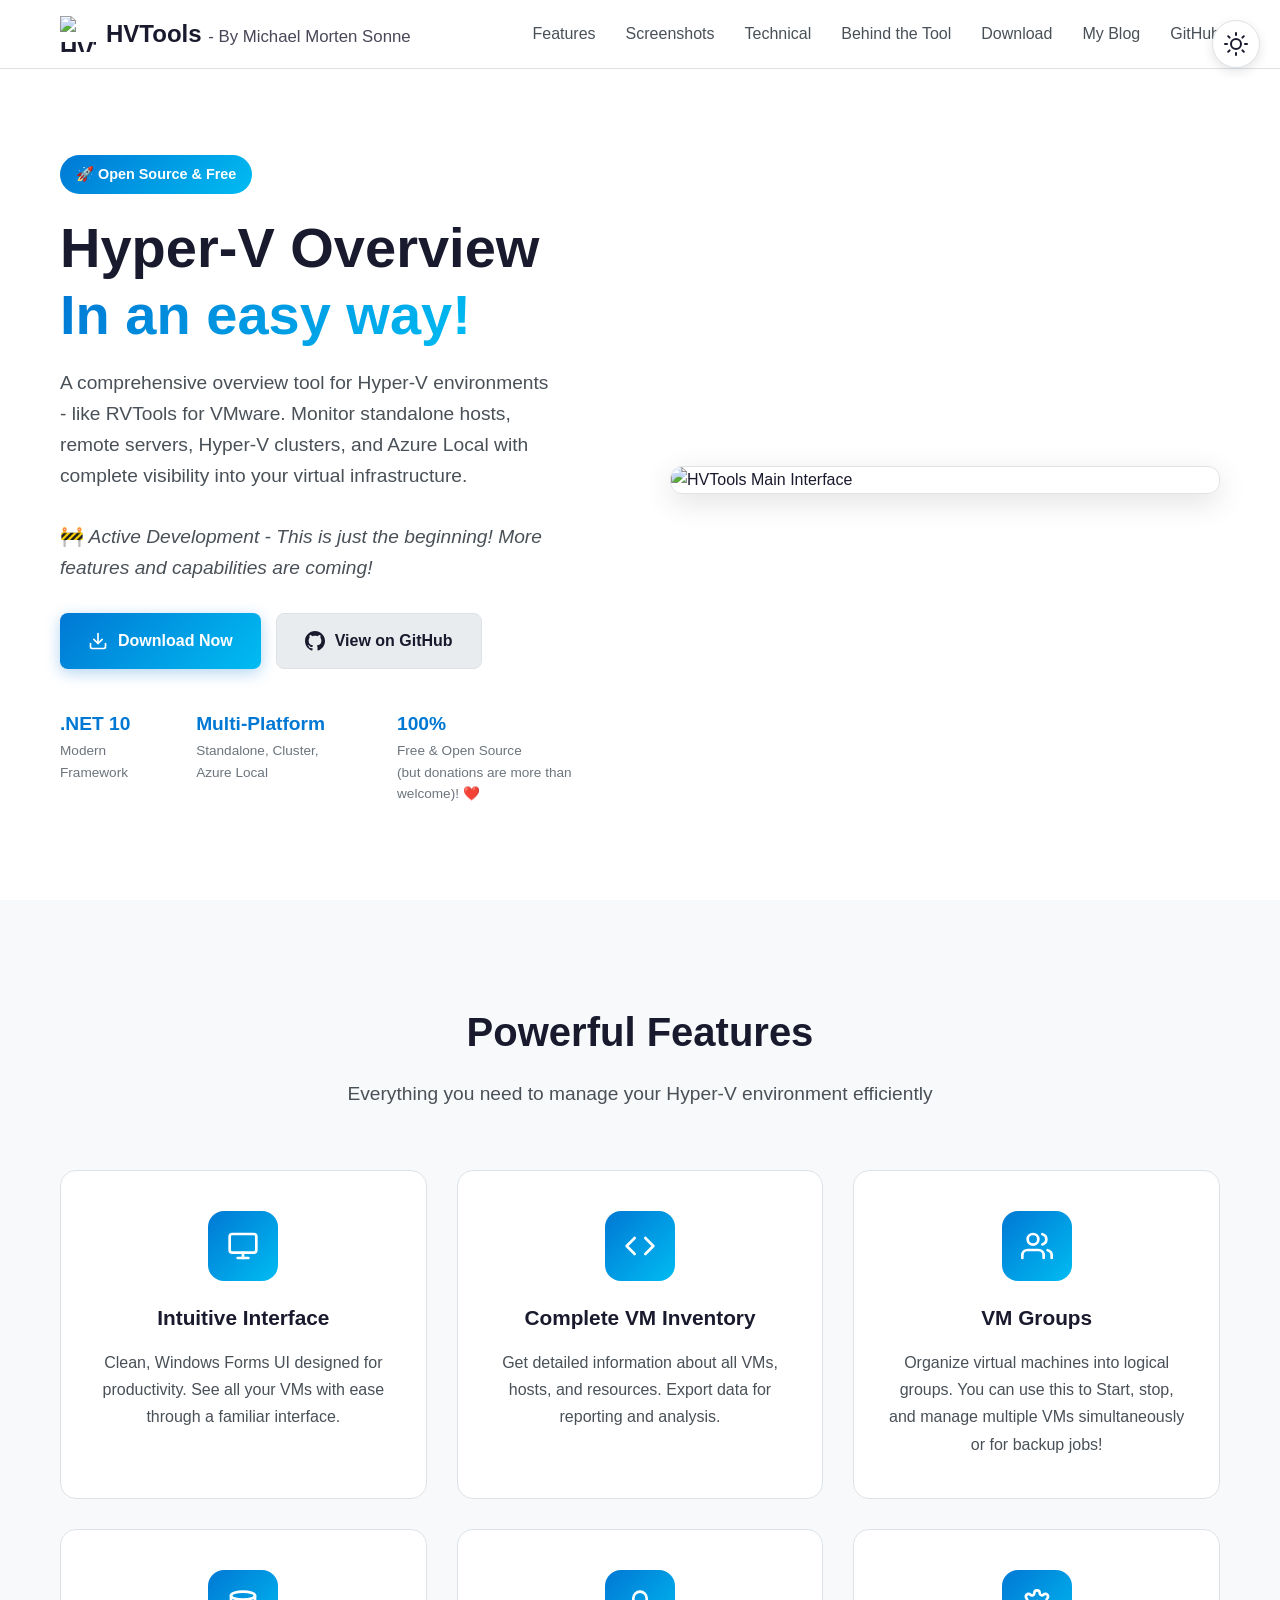
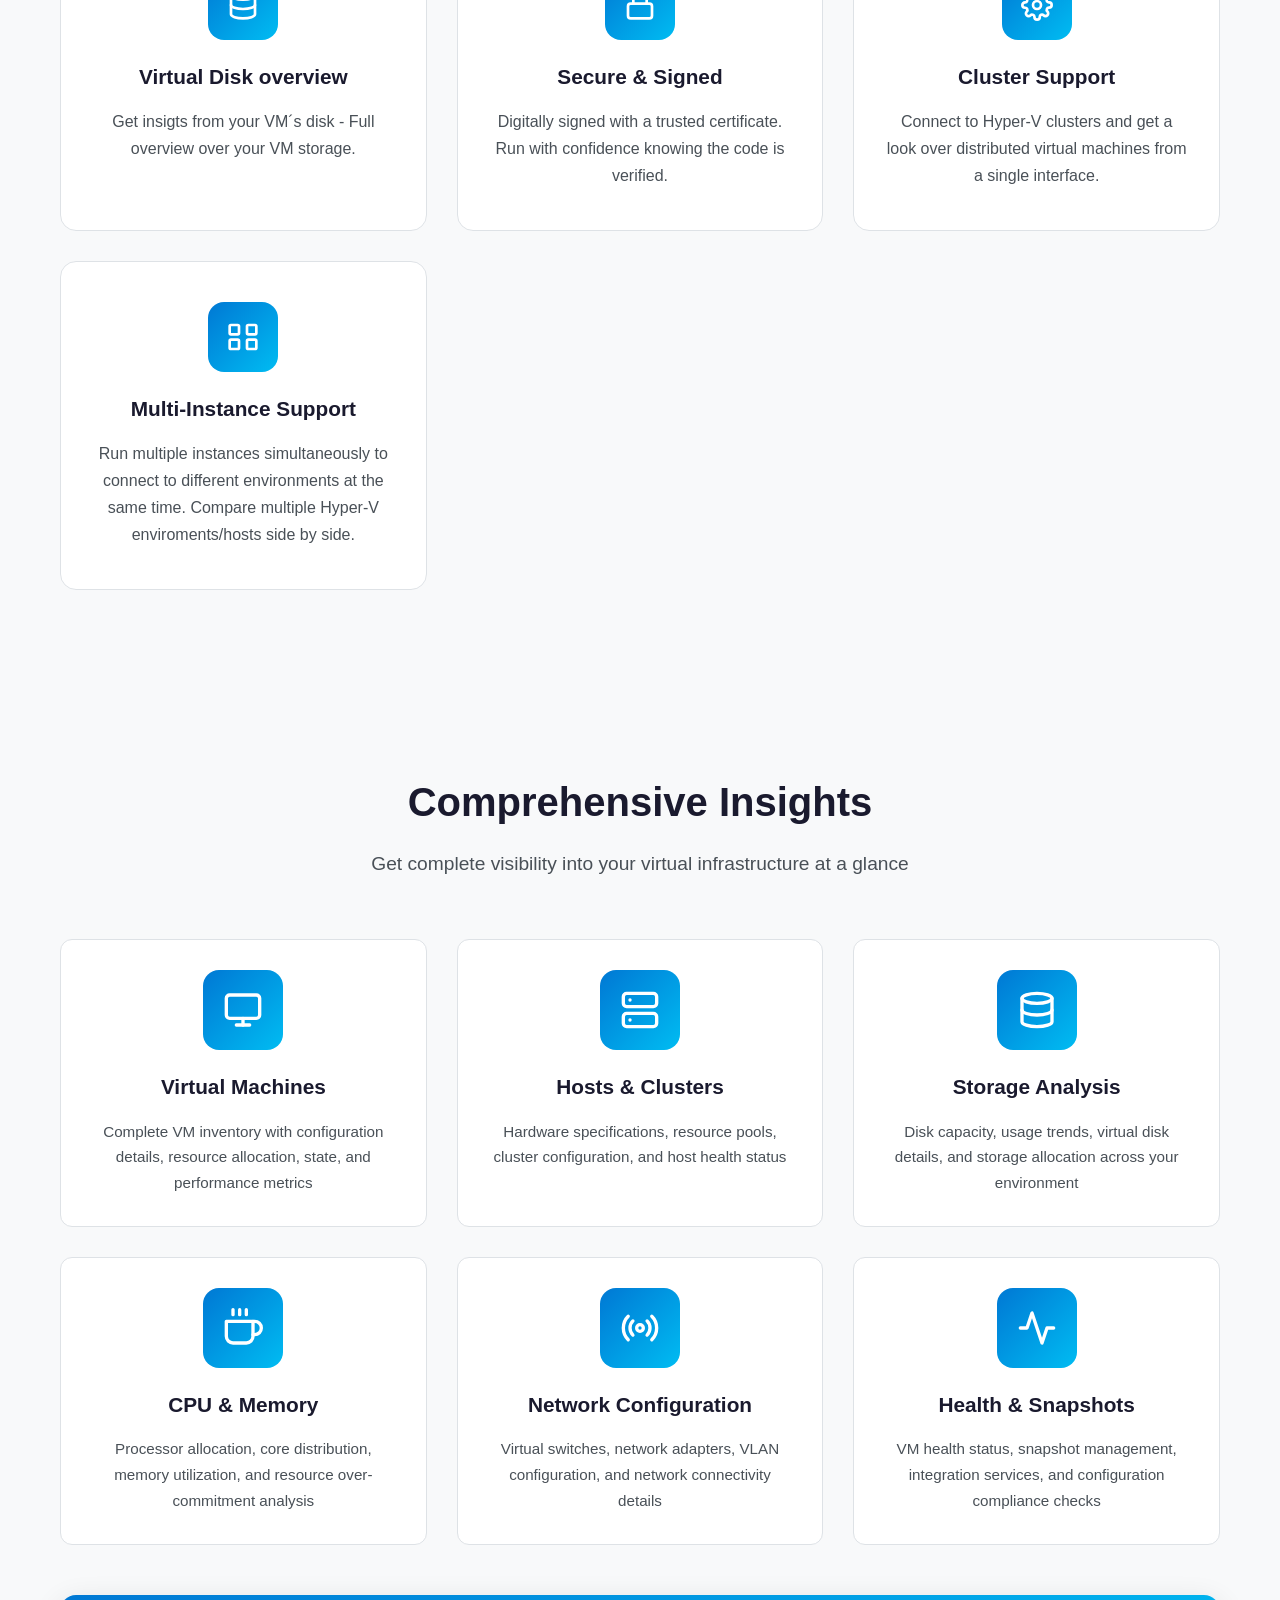
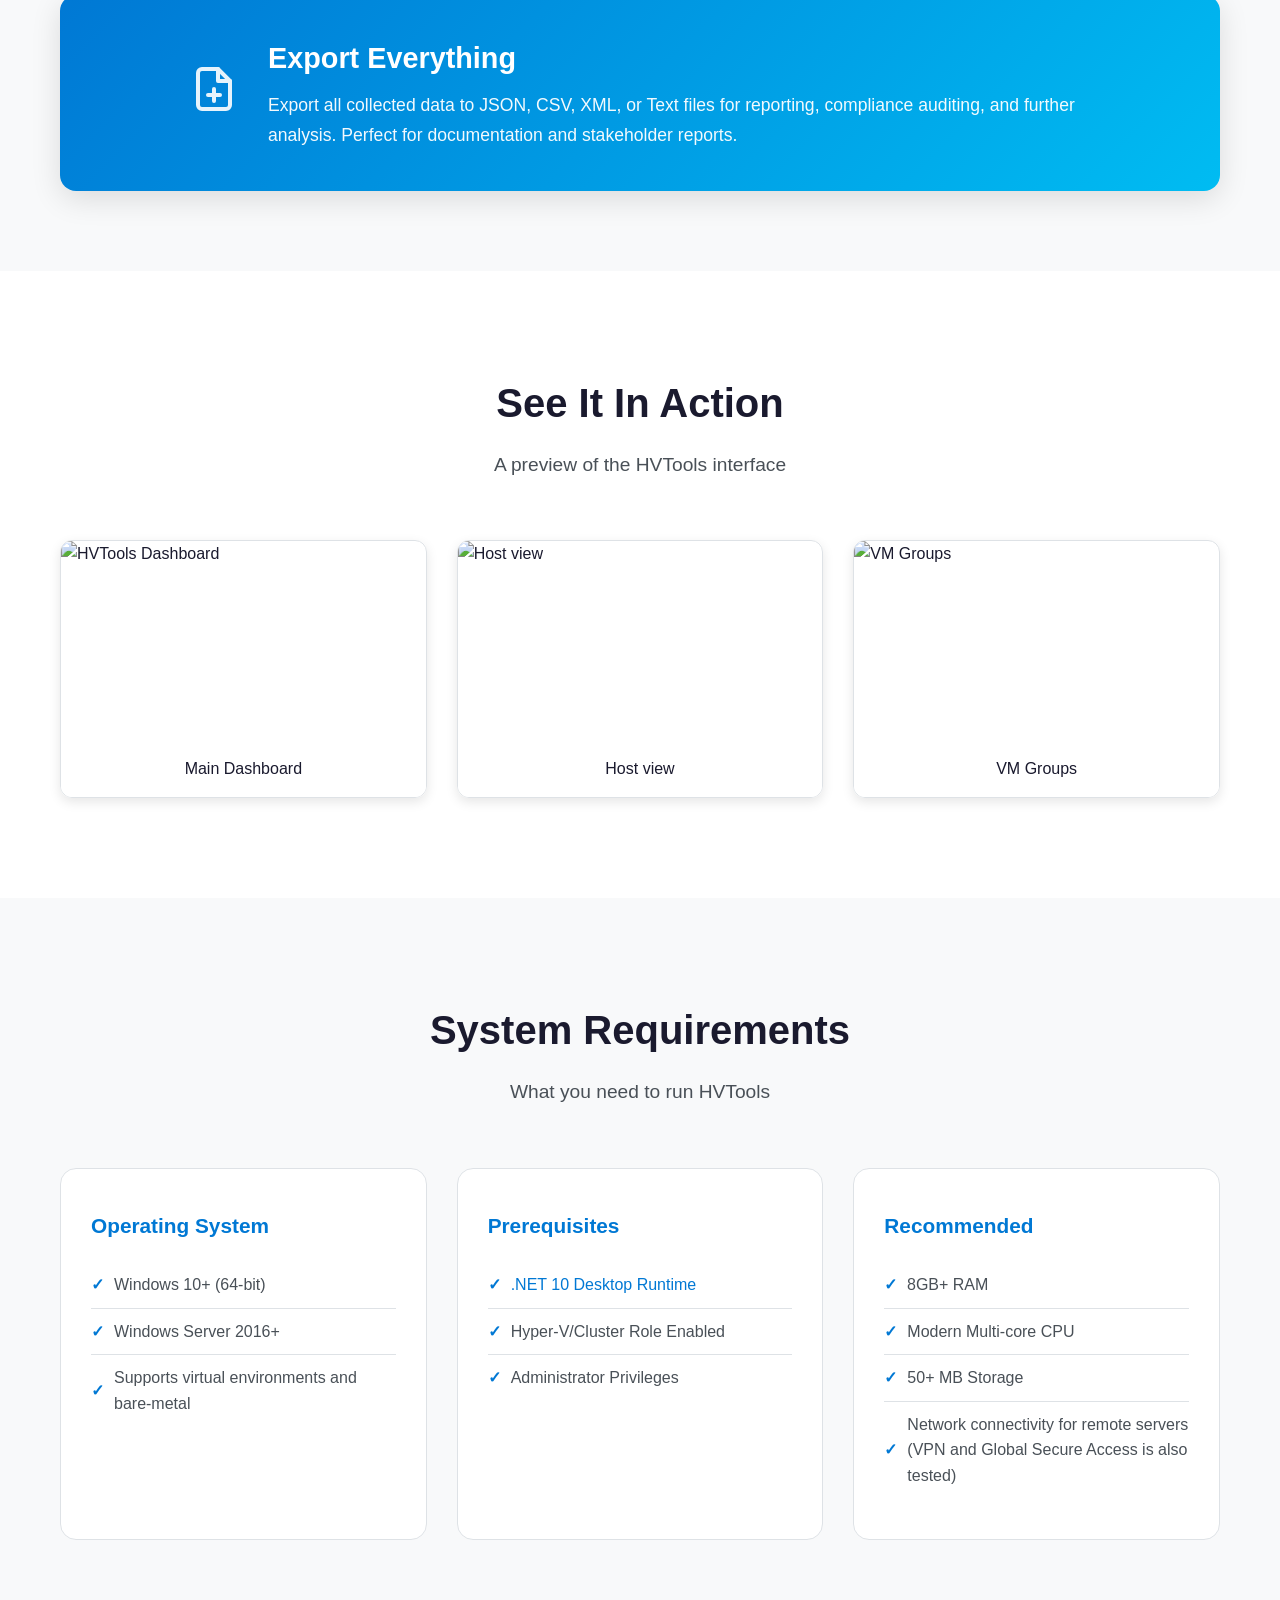
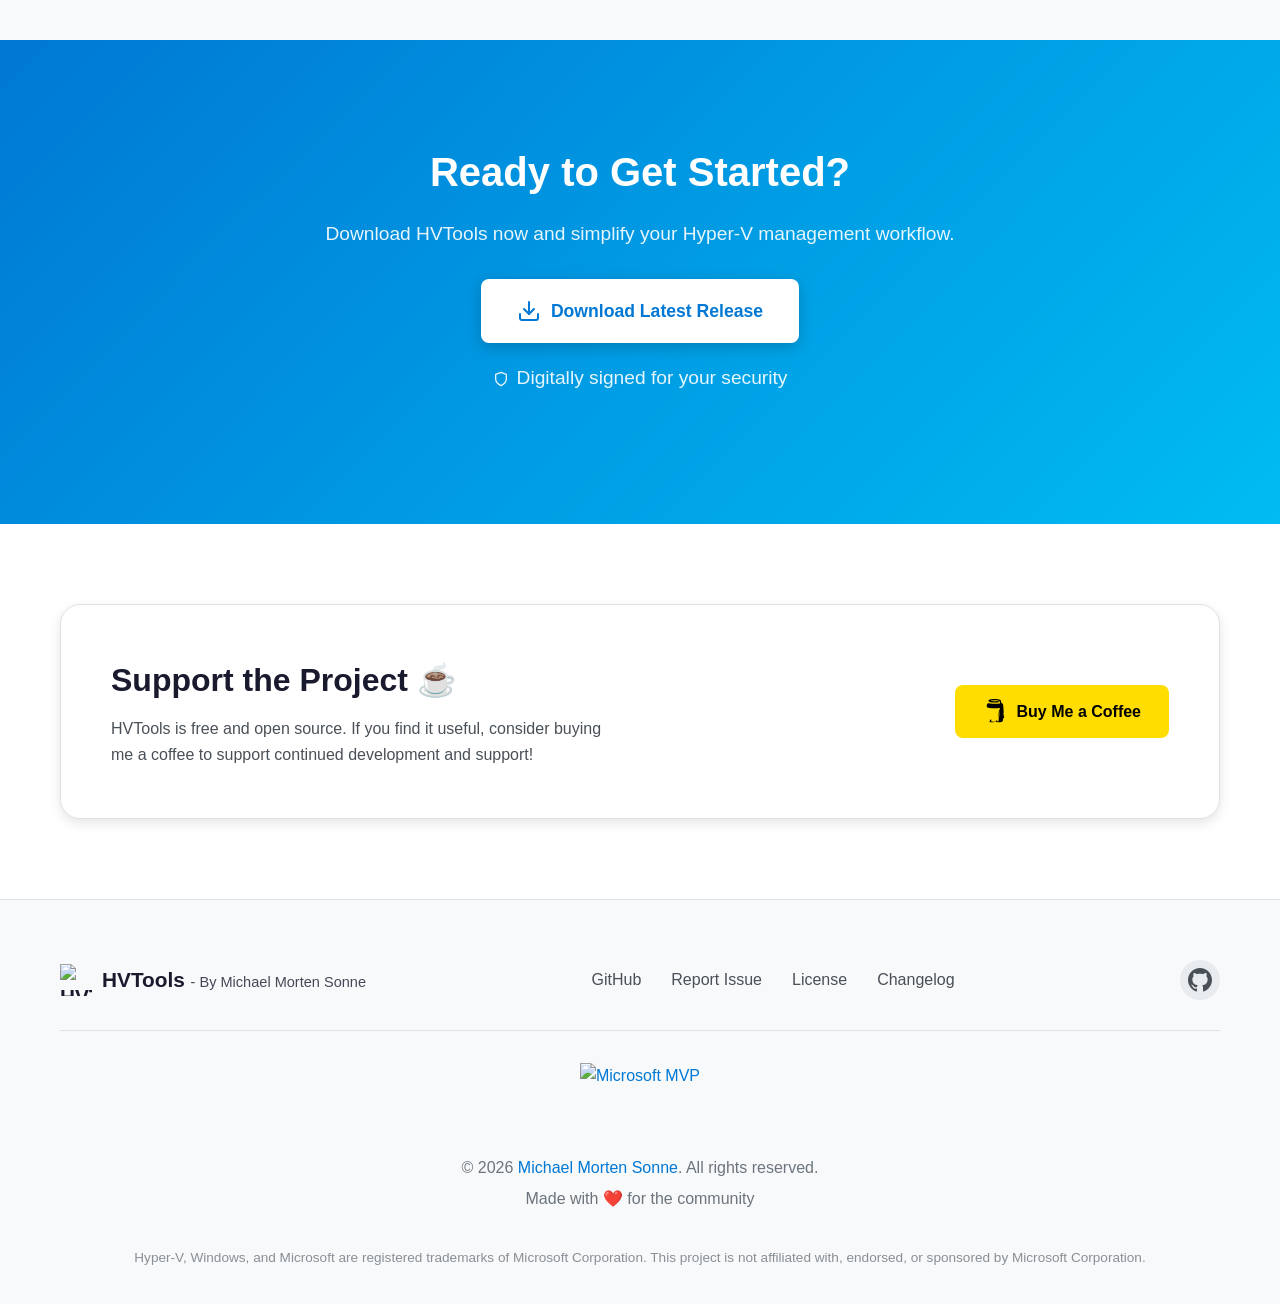
==== commit 9b0c376c: "Update documentation for network connectivity to clarify testing with Global Secure Access" ====
--- a/landingpage/index.html
+++ b/landingpage/index.html
@@ -184,6 +184,18 @@
                     <h3>Cluster Support</h3>
                     <p>Connect to Hyper-V clusters and get a look over distributed virtual machines from a single interface.</p>
                 </div>
+                <div class="feature-card">
+                    <div class="feature-icon">
+                        <svg xmlns="http://www.w3.org/2000/svg" width="32" height="32" viewBox="0 0 24 24" fill="none" stroke="currentColor" stroke-width="2" stroke-linecap="round" stroke-linejoin="round">
+                            <rect x="2" y="3" width="7" height="7" rx="1"></rect>
+                            <rect x="15" y="3" width="7" height="7" rx="1"></rect>
+                            <rect x="2" y="14" width="7" height="7" rx="1"></rect>
+                            <rect x="15" y="14" width="7" height="7" rx="1"></rect>
+                        </svg>
+                    </div>
+                    <h3>Multi-Instance Support</h3>
+                    <p>Run multiple instances simultaneously to connect to different environments at the same time. Compare multiple Hyper-V enviroments/hosts side by side.</p>
+                </div>
             </div>
         </div>
     </section>
@@ -335,8 +347,8 @@
                     <ul>
                         <li>8GB+ RAM</li>
                         <li>Modern Multi-core CPU</li>
-                        <li>SSD Storage</li>
-                        <li>Network connectivity for remote servers (VPN and Global Secure Access is tested)</li>
+                        <li>50+ MB Storage</li>
+                        <li>Network connectivity for remote servers (VPN and Global Secure Access is also tested)</li>
                     </ul>
                 </div>
             </div>
